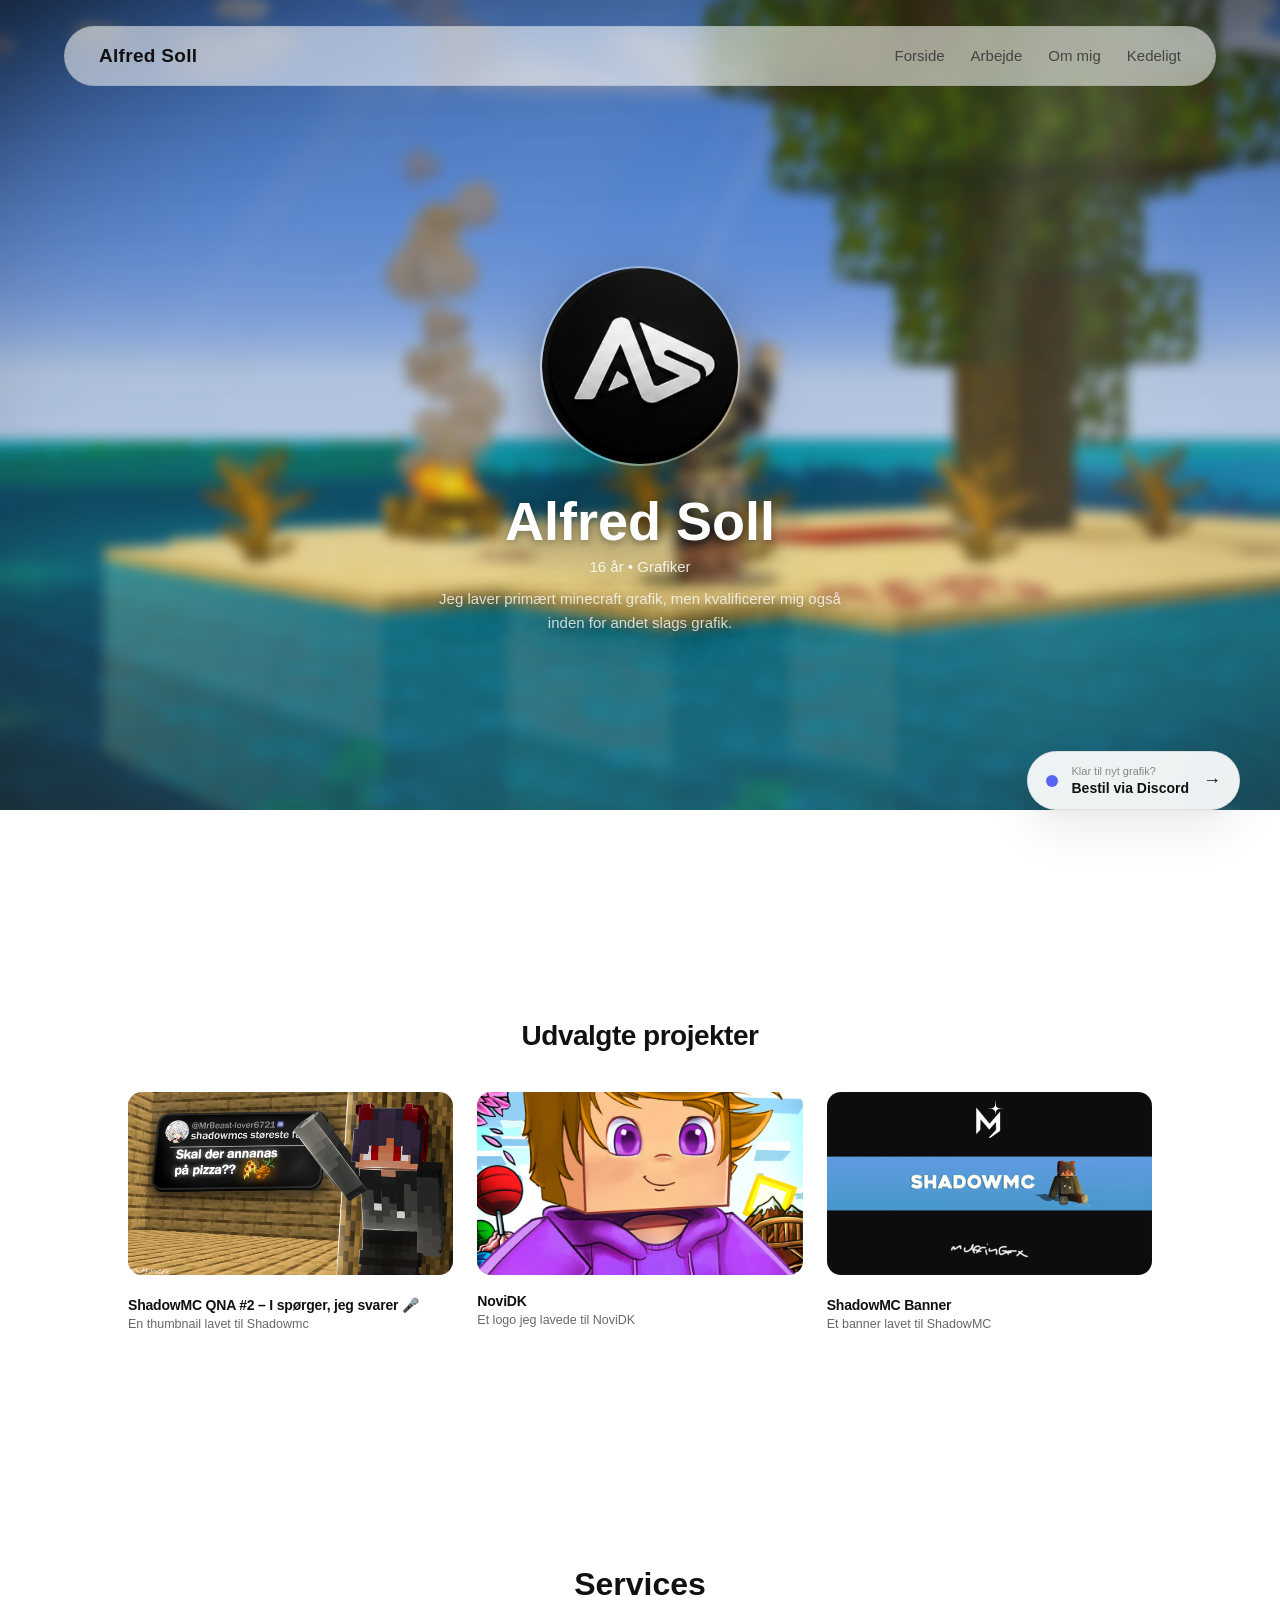
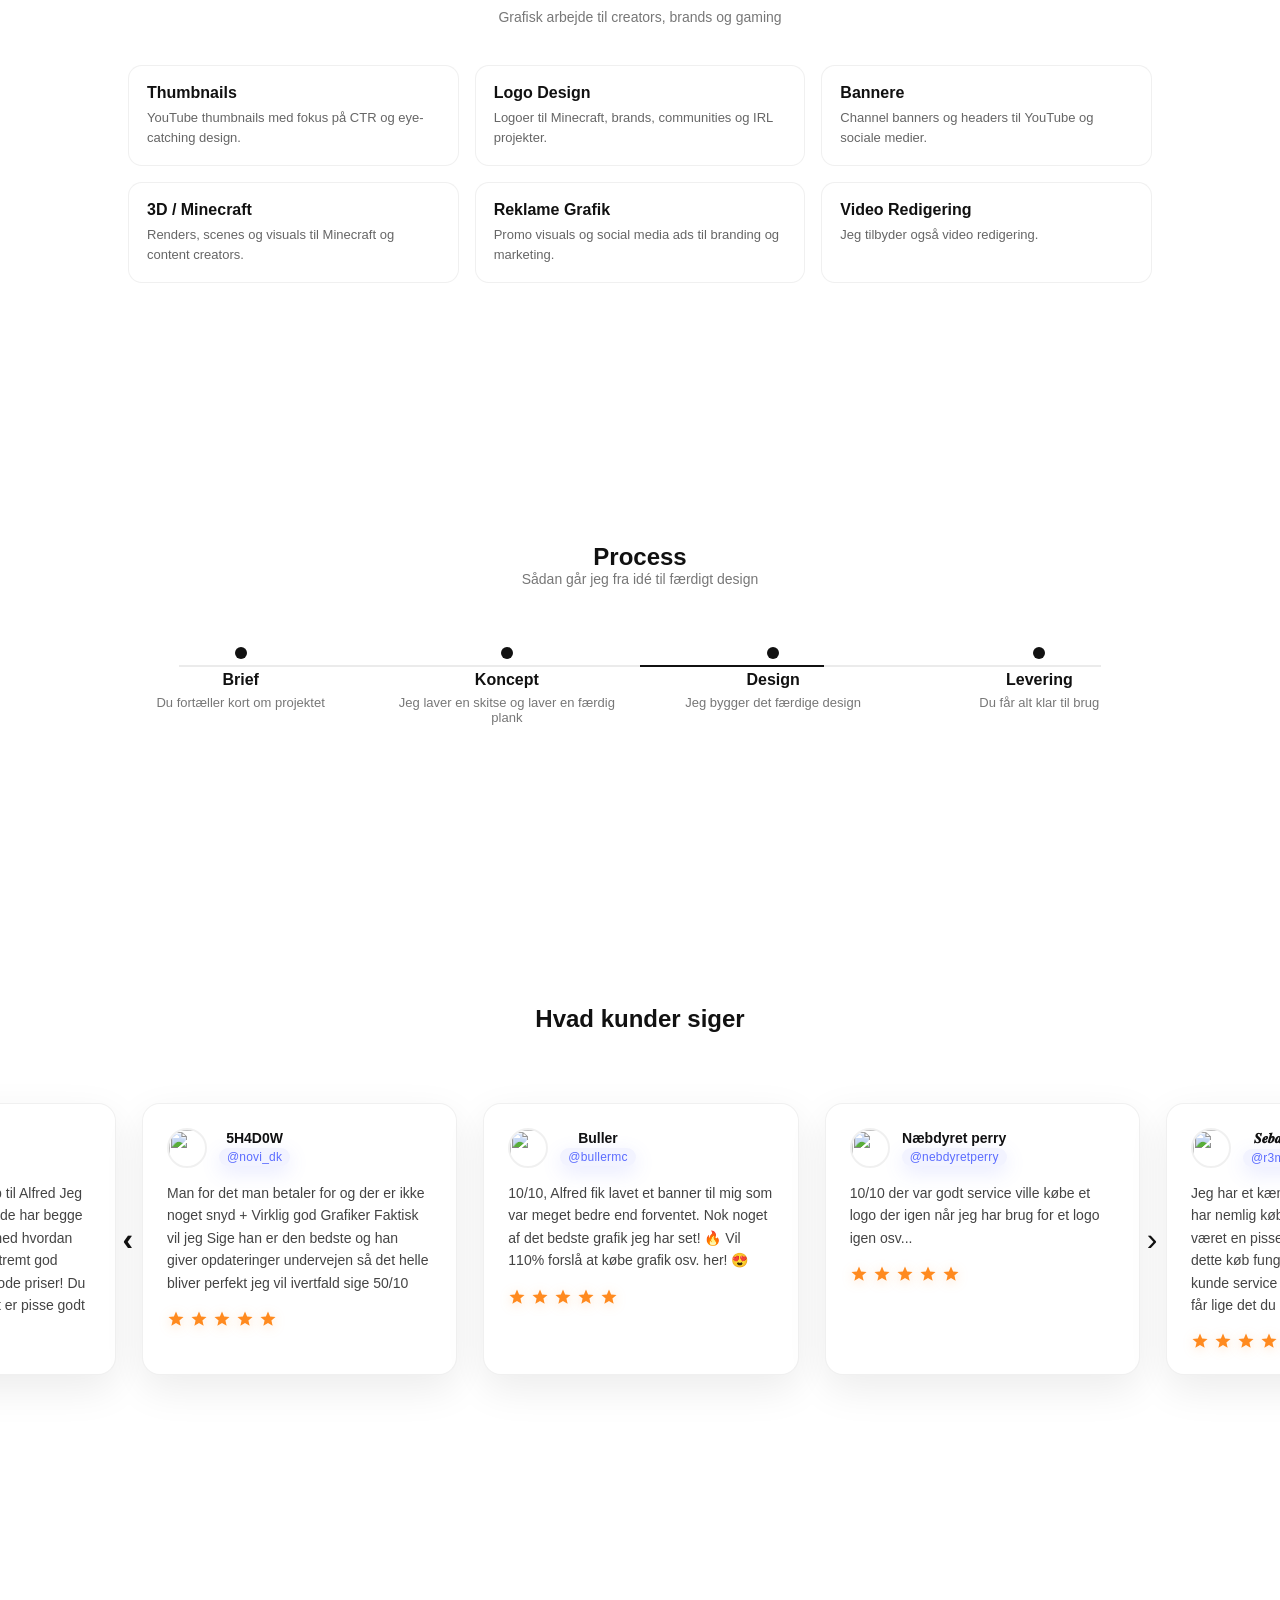
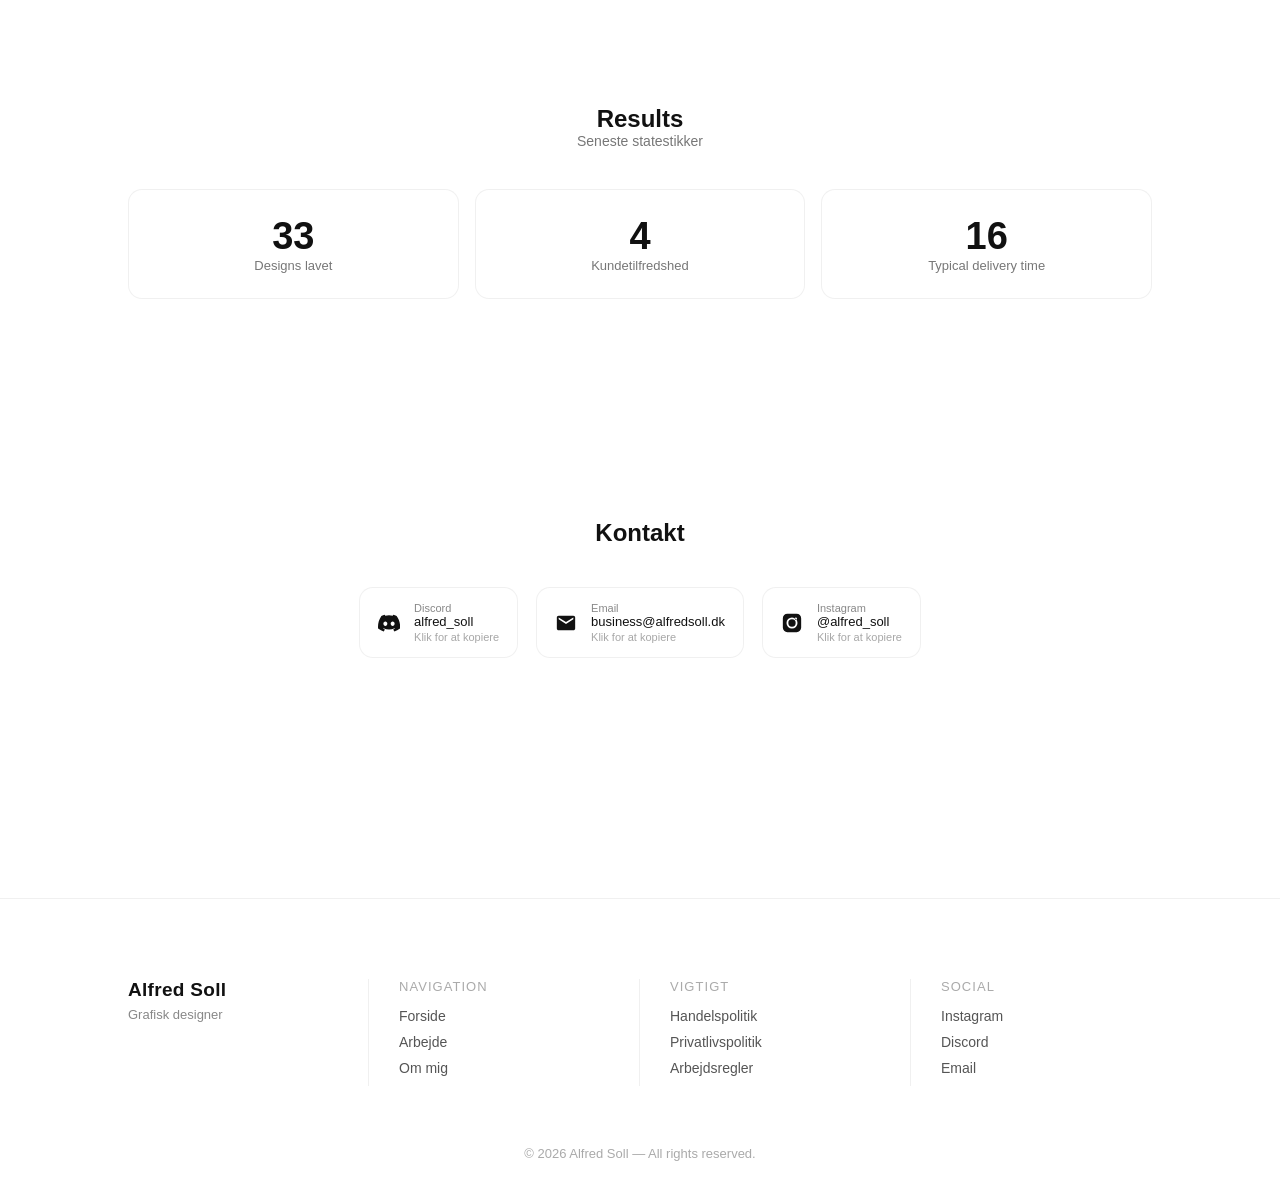
==== index.html @ 1a7c282e "Update index.html" ====
<!DOCTYPE html>
<html lang="da">
<head>
  <meta charset="UTF-8" />
  <meta name="viewport" content="width=device-width, initial-scale=1.0"/>
  <title>Alfred Soll</title>
  <link rel="stylesheet" href="style.css"/>
  <link rel="icon" type="image/png" href="tools/navico.png">
  <meta property="og:title" content="Alfred Soll — Grafisk Designer">
  <meta property="og:description" content="Min personlige hjemmeside - find alt mit arbejde her.">
  <meta property="og:image" content="https://alfredsoll.dk/preview.png">
  <meta property="og:url" content="https://alfredsoll.dk">
  <meta property="og:type" content="website">

  <meta name="twitter:card" content="summary_large_image">
</head>
<body>
  

  <!-- NAV -->
    <header class="nav" id="nav">
    <div class="left">
        <a href="/" class="brand">Alfred Soll</a>
    <button class="hamburger" onclick="document.querySelector('.center').classList.toggle('mobile-open')">☰</button>
    </div>

    <div class="center">
        <a href="/">Forside</a>
        <a href="/arbejde">Arbejde</a>
        <a href="/om-mig">Om mig</a>
        
        <div class="dropdown">
          <a href="#" class="dropbtn">Kedeligt</a>

          <div class="dropdown-content">
            <a href="legal/handelsbetingelser">Handelspolitik</a>
            <a href="legal/privatlivspolitik">Privatlivspolitik</a>
            <a href="legal/arbejdsregler">Arbejdsregler</a>
          </div>
        </div>
    </div>
    </header>

  <!-- HERO -->
  <section id="home" class="hero">

        <!-- BACKGROUND SLIDER -->
            <div class="bg-slideshow">
            <div class="slider-track" id="sliderTrack">
                <img src="slideshow/alphamale.png">
                <img src="slideshow/foxithunmbnail.png">
                <img src="slideshow/gerda_og_klunke_thumbnail.png">
                <img src="slideshow/militrpolitiet.png">
                <img src="slideshow/mufingfx.png">
                <img src="slideshow/New_Project_13.png">
                <img src="slideshow/qna.png">
                <img src="slideshow/rumthumbnail.png">
                <img src="slideshow/sdf.png">
                <img src="slideshow/shadowbuidtbhumbnail.png">
                <img src="slideshow/Sverige_Thumbnail.png">
                <img src="slideshow/thumbnailo.png">
                <img src="slideshow/Untitled-1aaa.png">
                <img src="slideshow/vega.png">
                <img src="slideshow/ytbanner.png">
                <img src="slideshow/billede_2026-05-09_203111448.png">
                <img src="slideshow/shadowmicthumbnails.png">
                <img src="grafik/forreder1.png">
                <img src="slideshow/strandetpåenø.png">
                <img src="slideshow/200subs.png">
                <img src="slideshow/livefroggy.png">
                <img src="slideshow/forædder2.png">
                <img src=slideshow/supereasy.png>
                <img src="slideshow/dyr.png">
                <img src="slideshow/onrblock.png">
                <img src="slideshow/skibidisigma.png">



                <img src="slideshow/alphamale.png">
                <img src="slideshow/foxithunmbnail.png">
                <img src="slideshow/gerda_og_klunke_thumbnail.png">
                <img src="slideshow/militrpolitiet.png">
                <img src="slideshow/mufingfx.png">
                <img src="slideshow/New_Project_13.png">
                <img src="slideshow/qna.png">
                <img src="slideshow/rumthumbnail.png">
                <img src="slideshow/sdf.png">
                <img src="slideshow/shadowbuidtbhumbnail.png">
                <img src="slideshow/Sverige_Thumbnail.png">
                <img src="slideshow/thumbnailo.png">
                <img src="slideshow/Untitled-1aaa.png">
                <img src="slideshow/vega.png">
                <img src="slideshow/ytbanner.png">
                <img src="slideshow/billede_2026-05-09_203111448.png">
                <img src="slideshow/shadowmicthumbnails.png">
                <img src="grafik/forreder1.png">
                <img src="slideshow/strandetpåenø.png">
                <img src="slideshow/200subs.png">
                <img src="slideshow/livefroggy.png">
                <img src="slideshow/forædder2.png">
                <img src=slideshow/supereasy.png>
                <img src="slideshow/dyr.png">
                <img src="slideshow/onrblock.png">
                <img src="slideshow/skibidisigma.png">

            </div>
            <div class="overlay"></div>
            </div>

        <!-- CONTENT -->
        <div class="hero-card">

            <img class="profile" src="tools/navico.png" alt="Alfred Soll"/>

            <h1>Alfred Soll</h1>
            <p class="meta">16 år • Grafiker</p>

            <p class="bio">
            Jeg laver primært minecraft grafik, men kvalificerer mig også inden for andet slags grafik. 
            </p>
            <!-- <span class="hidden-letter">H</span> -->
        </div>

    </section>





    
  <!-- WORK -->
<section id="work" class="work">
  <h2>Udvalgte projekter</h2>

  <div class="projects">

    <div class="project-card">
      <a href="https://www.youtube.com/watch?v=k56NRpUx52U" target="_blank"><img src="slideshow/qna.png" alt=""></a>
      <div class="text">
        <h3>ShadowMC QNA #2 – I spørger, jeg svarer 🎤</h3>
        <p>En thumbnail lavet til Shadowmc</p>
      </div>
    </div>

    <div class="project-card">
      <img src="slideshow/novidklogo.png" alt="">
      <div class="text">
        <h3>NoviDK</h3>
        <p>Et logo jeg lavede til NoviDK</p>
      </div>
    </div>

    <div class="project-card">
      <a href="https://www.youtube.com/@shadowmcdk" target="_blank"><img src="slideshow/ytbanner.png" alt=""></a>
      <div class="text">
        <h3>ShadowMC Banner</h3>
        <p>Et banner lavet til ShadowMC</p>
      </div>
    </div>

  </div>
</section>


<br> <br>
<br>  

<section class="services">

  <h2>Services</h2>
  <p class="services-sub">Grafisk arbejde til creators, brands og gaming</p>

  <div class="services-grid">

    <div class="service">
      <h3>Thumbnails</h3>
      <p>YouTube thumbnails med fokus på CTR og eye-catching design.</p>
    </div>

    <div class="service">
      <h3>Logo Design</h3>
      <p>Logoer til Minecraft, brands, communities og IRL projekter.</p>
    </div>

    <div class="service">
      <h3>Bannere</h3>
      <p>Channel banners og headers til YouTube og sociale medier.</p>
    </div>

    <div class="service">
      <h3>3D / Minecraft</h3>
      <p>Renders, scenes og visuals til Minecraft og content creators.</p>
    </div>

    <div class="service">
      <h3>Reklame Grafik</h3>
      <p>Promo visuals og social media ads til branding og marketing.</p>
    </div>

    <div class="service">
      <h3>Video Redigering</h3>
      <p>Jeg tilbyder også video redigering.</p>
    </div>

  </div>

</section>





<section class="process">
  <h2>Process</h2>
  <p class="services-sub">Sådan går jeg fra idé til færdigt design</p>

  <div class="process-flow">

    <div class="flow-line"></div>

    <div class="step">
      <div class="dot"></div>
      <h3>Brief</h3>
      <p>Du fortæller kort om projektet</p>
    </div>

    <div class="step">
      <div class="dot"></div>
      <h3>Koncept</h3>
      <p>Jeg laver en skitse og laver en færdig plank</p>
    </div>

    <div class="step">
      <div class="dot"></div>
      <h3>Design</h3>
      <p>Jeg bygger det færdige design</p>
    </div>

    <div class="step">
      <div class="dot"></div>
      <h3>Levering</h3>
      <p>Du får alt klar til brug</p>
    </div>

  </div>
</section>








<section class="reviews">
  <h2>Hvad kunder siger</h2>

  <div class="carousel">

    <button class="arrow left" onclick="move(-1)">‹</button>

    <div class="track" id="track">

      <div class="review-card">
        <div class="review-top">
          <img src="https://cdn.discordapp.com/avatars/1168149852530671686/3a16dbded16842e9febf0480be94db98.png?size=1024">
          <div>
            <div class="review-name">5H4D0W</div>
            <div class="review-username">@novi_dk</div>
          </div>
        </div>

        <div class="review-text">
          Man for det man betaler for og der er ikke noget snyd + Virklig god Grafiker Faktisk vil jeg Sige han er den bedste og han giver opdateringer undervejen så det helle bliver perfekt jeg vil ivertfald sige 50/10

        </div>

        <div class="stars" data-rating="5"></div>
      </div>

      <div class="review-card">
        <div class="review-top">
          <img src="https://cdn.discordapp.com/avatars/939517358857412698/9053efbb4d8ac4b5920fd87735f17d6b.png?size=1024">
          <div>
            <div class="review-name">Buller</div>
            <div class="review-username">@bullermc</div>
          </div>
        </div>

        <div class="review-text">
          10/10, Alfred fik lavet et banner til mig som var meget bedre end forventet. Nok noget af det bedste grafik jeg har set! 🔥 

Vil 110% forslå at købe grafik osv. her! 😍

        </div>

        <div class="stars" data-rating="5"></div>
      </div>

      <div class="review-card">
        <div class="review-top">
          <img src="https://cdn.discordapp.com/avatars/899711454758977656/2cad00ac96c7c35ef629447fa1425a25.png?size=1024">
          <div>
            <div class="review-name">Næbdyret perry</div>
            <div class="review-username">@nebdyretperry</div>
          </div>
        </div>

        <div class="review-text">
          10/10 der var godt service ville købe et logo der igen når jeg har brug for et logo igen osv...
        </div>

        <div class="stars" data-rating="5"></div>
      </div>

      <div class="review-card">
        <div class="review-top">
          <img src="https://cdn.discordapp.com/avatars/1274346562289537085/e500aedb27bae79aaa5f877d54eefc74.png?size=1024">
          <div>
            <div class="review-name">𝑺𝒆𝒃𝒂𝒔𝒕𝒊𝒂𝒏</div>
            <div class="review-username">@r3mbo01</div>
          </div>
        </div>

        <div class="review-text">
          Jeg har et kæmpe stort +rep til Alfred

Jeg har nemlig købt et Logo, og de har begge været en pisse stor hjælp, med hvordan dette køb funger,
Det er ekstremt god kunde service osv, PISSE gode priser! Du får lige det du beder om, det er pisse godt

        </div>

        <div class="stars" data-rating="5"></div>
      </div>


      <div class="review-card">
        <div class="review-top">
          <img src="https://cdn.discordapp.com/avatars/1101982674639396884/48f5c53b3766ace4929cf849c1f96d83.png?size=1024">
          <div>
            <div class="review-name">MrFawsDK</div>
            <div class="review-username">@mrfaws</div>
          </div>
        </div>

        <div class="review-text">
          Fik det lækreste profilbillede af alfred
Ærligt køb det fkn fedt 10/10

        </div>

        <div class="stars" data-rating="5"></div>
      </div>




      <div class="review-card">
        <div class="review-top">
          <img src="https://cdn.discordapp.com/avatars/1198560773220356096/a0d5181b757d148e6db5bd1e6ff127af.png?size=512">
          <div>
            <div class="review-name">JestroMC</div>
            <div class="review-username">@jestromc</div>
          </div>
        </div>

        <div class="review-text">
          Man får det man bestiller fik lavet et banner til mig 
          som var meget bedre end forventet. 
          Nok noget af det bedste grafik jeg har set!
          Anbefaler 200% At købe der fra!

        </div>

        <div class="stars" data-rating="5"></div>
      </div>




    </div>

    <button class="arrow right" onclick="move(1)">›</button>

  </div>
</section>



<section class="results">
  <h2>Results</h2>
  <p class="services-sub">Seneste statestikker</p>

  <div class="results-grid">

    <div class="result">
      <h3 data-count="50" data-plus="true">0</h3>
      <p>Designs lavet</p>
    </div>

    <div class="result">
      <h3 data-count="5">0</h3>
      <p>Kundetilfredshed</p>
    </div>

    <div class="result">
      <h3 data-count="24">0</h3>
      <p>Typical delivery time</p>
    </div>

  </div>
</section>
  

<section class="contact">

  <h2>Kontakt</h2>
  <!-- <span class="hidden-letter">I</span> -->
  <div class="contact-grid">

    <!-- DISCORD -->
<div class="contact-card" onclick="copyDiscord()">
      <div class="icon discord-icon">
        <!-- Discord SVG -->
        <svg viewBox="0 0 24 24">
          <path fill="currentColor"
          d="M20.317 4.369A19.791 19.791 0 0 0 16.558 3c-.161.287-.349.67-.478.969a18.27 18.27 0 0 0-8.16 0c-.129-.3-.317-.682-.48-.969a19.736 19.736 0 0 0-3.76 1.369C.533 9.045-.32 13.58.099 18.057c2.094 1.537 4.123 2.473 6.115 3.08c.493-.675.932-1.388 1.308-2.136a12.657 12.657 0 0 1-2.058-.98c.173-.127.343-.26.507-.395c3.969 1.864 8.276 1.864 12.197 0c.166.135.336.268.507.395c-.659.39-1.35.72-2.06.98c.376.748.815 1.46 1.31 2.136c1.99-.607 4.02-1.543 6.114-3.08c.5-5.177-.838-9.673-3.722-13.688ZM8.02 15.331c-1.182 0-2.158-1.085-2.158-2.419c0-1.333.956-2.419 2.158-2.419c1.21 0 2.176 1.096 2.158 2.419c0 1.334-.956 2.419-2.158 2.419Zm7.96 0c-1.182 0-2.158-1.085-2.158-2.419c0-1.333.956-2.419 2.158-2.419c1.21 0 2.176 1.096 2.158 2.419c0 1.334-.948 2.419-2.158 2.419Z"/>
        </svg>
      </div>
      <div class="text">
        <span class="label">Discord</span>
        <span class="value" id="discordName">alfred_soll</span>
        <span class="hint">Klik for at kopiere</span>
      </div>
    </div>

    <!-- EMAIL -->
    <div class="contact-card" onclick="copyText('business@alfredsoll.dk', 'emailText')">
      <div class="icon">
        <!-- Mail SVG -->
        <svg viewBox="0 0 24 24">
          <path fill="currentColor"
          d="M20 4H4c-1.1 0-2 .9-2 2v12c0 
          1.1.9 2 2 2h16c1.1 0 2-.9 
          2-2V6c0-1.1-.9-2-2-2Zm0 
          4-8 5-8-5V6l8 5 8-5v2Z"/>
        </svg>
      </div>
      <div class="text">
        <span class="label">Email</span>
        <span class="value" id="emailText">business@alfredsoll.dk</span>
        <span class="hint">Klik for at kopiere</span>
      </div>
    </div>

    <!-- INSTAGRAM -->
    <div class="contact-card" onclick="copyText('@alfred_soll', 'igText')">
      <div class="icon">
        <!-- Instagram SVG -->
        <svg viewBox="0 0 24 24">
          <path fill="currentColor"
          d="M7 2C4.2 2 2 4.2 2 
          7v10c0 2.8 2.2 5 5 5h10c2.8 
          0 5-2.2 5-5V7c0-2.8-2.2-5-5-5H7Zm5 
          4a6 6 0 1 1 0 12a6 6 0 0 1 
          0-12Zm0 2a4 4 0 1 0 0 
          8a4 4 0 0 0 0-8Zm5.5-.75a1.25 
          1.25 0 1 1-2.5 0a1.25 
          1.25 0 0 1 2.5 0Z"/>
        </svg>
      </div>
      <div class="text">
        <span class="label">Instagram</span>
        <span class="value" id="igText">@alfred_soll</span>
        <span class="hint">Klik for at kopiere</span>
      </div>
    </div>

  </div>

</section>





  <!-- FOOTER -->
  <footer class="footer">

  <div class="footer-inner">

    <!-- BRAND -->
    <div class="footer-col">
      <div class="brand">Alfred Soll</div>
      <div class="sub">Grafisk designer</div>
    </div>

    <!-- NAV LINKS -->
    <div class="footer-col">
      <div class="title">Navigation</div>
      <a href="/">Forside</a>
      <a href="/arbejde">Arbejde</a>
      <a href="/om-mig">Om mig</a>
    </div>

    <!-- INFO LINKS -->
    <div class="footer-col">
      <div class="title">Vigtigt</div>
      <a href="/legal/handelsbetingelser">Handelspolitik</a>
      <a href="/legal/privatlivspolitik">Privatlivspolitik</a>
      <a href="/legal/arbejdsregler">Arbejdsregler</a>
    </div>

    <!-- SOCIAL -->
    <div class="footer-col">
      <div class="title">Social</div>
      <a href="https://www.instagram.com/alfred_soll/">Instagram</a>
      <a href="https://discordapp.com/users/1000572209238114454">Discord</a>
      <a href="mailto:business@alfredsoll.dk">Email</a>
    </div>

  </div>

  <div class="footer-bottom">
    © <span id="year"></span> Alfred Soll — All rights reserved.
  </div>

</footer>




  <script src="script.js"></script>

<a href="https://discord.com/users/1000572209238114454"
   target="_blank"
   class="floating-contact">

  <div class="floating-dot"></div>

  <div class="floating-text">
    <span>Klar til nyt grafik?</span>
    <strong>Bestil via Discord</strong>
  </div>

  <div class="floating-arrow">
    →
  </div>

</a>

  <div id="birthdayPopup" class="birthday-popup">

  <div class="birthday-card" id="birthdayCard">

    <button class="birthday-close" onclick="closeBirthdayPopup()">
      ✕
    </button>

    <div class="birthday-badge">🎂 Annual Event</div>

    <h2>Birthday Hunt is live</h2>

    <p>
      Det er min fødselsdag i dag.
      Jeg har gemt et hemmeligt kodeord rundt omkring på siden.
    </p>

    <p class="muted">
      Find alle bogstaver → lås op for rabat + Discord reward.
    </p>

    <div class="hunt">

  <h3>Birthday Hunt</h3>
  <p class="muted">Find bogstaverne rundt på siden</p>

  <div class="code-input" id="codeBoxes">
    <input maxlength="1" />
    <input maxlength="1" />
    <input maxlength="1" />
    <input maxlength="1" />
    <input maxlength="1" />
    <input maxlength="1" />
    <input maxlength="1" />
    <input maxlength="1" />
  </div>

  <button onclick="checkCode()">Lås op</button>

  <div id="rewardBox"></div>
  <div class="birthday-actions">
    <a href="https://discord.gg/ZH2q6Wcyma" target="_blank">Join Discord</a>
  </div>
</div>
    

  </div>

</div>

<div id="guideArrow"></div>

<button id="birthdayReopen" onclick="openBirthdayPopup()">
  🎂 Event
</button>
</body>
</html>
---- style.css ----
* {
  margin: 0;
  padding: 0;
  box-sizing: border-box;
  font-family: Inter, sans-serif;
}


html {
  scroll-behavior: smooth;
}

html, body {
  overflow-x: hidden;
}

body {
  background: #fff;
  color: #111;
  cursor: default;
}


a, .card, .img-wrap {
  cursor: pointer;
}




/* NAV - SUPER CLEAN FLOAT */
.nav {
  position: fixed;
  top: 26px;
  left: 50%;
  transform: translateX(-50%);

  width: 90%;
  max-width: 2000px;

  display: flex;
  justify-content: space-between;
  align-items: center;

  padding: 18px 34px;

  background: rgba(255,255,255,0.55);
  backdrop-filter: blur(18px);

  border: 1px solid rgba(0,0,0,0.05);
  border-radius: 999px;

  transition:
  padding 1.2s cubic-bezier(0.22, 1, 0.36, 1),
  background 1.2s cubic-bezier(0.22, 1, 0.36, 1),
  box-shadow 1.2s cubic-bezier(0.22, 1, 0.36, 1),
  max-width 1.4s cubic-bezier(0.22, 1, 0.36, 1);
  z-index: 9999;

  will-change: padding, max-width, background, box-shadow;
  backface-visibility: hidden;
}

/* scroll state */
.nav.scrolled {
  padding: 18px 40px;
  background: rgba(255,255,255,0.55);
  backdrop-filter: blur(18px);
  box-shadow: 0 12px 35px rgba(0,0,0,0.06);
  max-width: 1050px;
}

/* LEFT */
.left {
  font-weight: 600;
  font-size: 17px;
  letter-spacing: 0.2px;
}

/* CENTER LINKS */
.center {
  display: flex;
  gap: 26px;
}

.center a {
  text-decoration: none;
  font-size: 15px;
  color: #444;
  position: relative;
  transition: color 0.25s ease, transform 0.25s ease;
}

.center a:hover {
  color: #000;
  transform: translateY(-1px);
}

/* underline */
.center a::after {
  content: "";
  position: absolute;
  left: 0;
  bottom: -6px;
  width: 0%;
  height: 1px;
  background: #111;
  transition: 0.25s;
}

.center a:hover::after {
  width: 100%;
}

.right a {
  margin-left: 18px;
  text-decoration: none;
  color: #444;
  font-size: 14px;
}

.right a:hover {
  color: #000;
}

/* HERO */
.hero {
  height: 100vh;
  position: relative;

  display: flex;
  justify-content: center;
  align-items: center;

  overflow: hidden;
}



/* BACKGROUND SLIDESHOW */
.bg-slideshow {
  position: absolute;
  top: 0;
  left: 0;

  width: 100%;
  height: 90%;   /* 👈 gør den kortere i højden */

  overflow: hidden;
  z-index: 0;
}
.slider-track {
  display: flex;
  width: max-content;
  height: 100%;
  animation: scroll 180s linear infinite;
  will-change: transform;
}

.slider-track img {
  flex: 0 0 100vw;
  height: 100%;
  object-fit: cover;
  filter: blur(6px);
  transform: scale(1.05);
  
}

@keyframes scroll {
  0% {
    transform: translateX(0);
  }
  100% {
    transform: translateX(-50%);
  }
}

.overlay {
  position: absolute;
  inset: 0;

  background: linear-gradient(
    to bottom,
    rgba(0,0,0,0.25),
    rgba(255,255,255,0.10)
  );
}

/* HERO CARD ABOVE */
.hero-card {
  position: relative;
  z-index: 2;

  text-align: center;
  max-width: 650px;

  color: #fff; /* vigtigt */
}

.hero-card h1 {
  font-size: 54px;
  font-weight: 600;

  color: #fff;

  text-shadow:
    0 10px 40px rgba(0,0,0,0.6),
    0 2px 10px rgba(0,0,0,0.4);
}

.hero-card p {
  color: rgba(255,255,255,0.85);
  text-shadow: 0 8px 25px rgba(0,0,0,0.5);
}


.hero-card .meta {
  color: rgba(255,255,255,0.85);
  font-size: 15px;
  margin-top: 6px;

  text-shadow: 0 8px 25px rgba(0,0,0,0.55);
}

.hero-card .bio {
  margin-top: 12px;
  max-width: 420px;
  margin-left: auto;
  margin-right: auto;

  font-size: 15px;
  line-height: 1.6;

  color: rgba(255,255,255,0.78);

  text-shadow:
    0 10px 35px rgba(0,0,0,0.55),
    0 2px 10px rgba(0,0,0,0.35);
}



.profile {
  width: 120px;
  height: 120px;
  border-radius: 50%;
  object-fit: cover;

  box-shadow: 0 25px 60px rgba(0,0,0,0.15);
  margin-bottom: 20px;

  border: 2px solid rgba(255,255,255,0.3);
  box-shadow: 0 25px 60px rgba(0,0,0,0.4);
}



.profile {
  width: 200px;
  height: 200px;
  border-radius: 50%;
  object-fit: cover;
}

h1 {
  font-size: 46px;
  font-weight: 600;
}

.hero p {
  color: #666;
}

.desc {
  margin-top: 10px;
  max-width: 400px;
  color: #777;
  line-height: 1.6;
}

/* WORK */
.work {
  padding: 120px 10%;
  text-align: center;
}

.projects {
  margin-top: 30px;
  display: grid;
  grid-template-columns: repeat(3, 1fr);
  gap: 16px;
}

.projects div {
  height: 180px;
  background: #f6f6f6;
}


.footer {
  margin-top: 140px;
  padding: 80px 10% 40px;

  background: #fff;
  border-top: 1px solid rgba(0,0,0,0.06);
}

/* MAIN GRID */
.footer-inner {
  display: grid;
  grid-template-columns: repeat(4, 1fr);
  gap: 60px;
}

/* BRAND */
.brand {
  font-size: 18px;
  font-weight: 600;
  color: #111;
}

.sub {
  margin-top: 6px;
  font-size: 13px;
  color: #888;
}

/* SECTION TITLE */
.title {
  font-size: 13px;
  color: #aaa;
  margin-bottom: 14px;
  text-transform: uppercase;
  letter-spacing: 0.08em;
}

/* LINKS */
.footer a {
  display: block;
  text-decoration: none;

  font-size: 14px;
  color: #555;

  margin-bottom: 10px;

  transition: 0.25s;
}

.footer a:hover {
  color: #000;
  transform: translateX(2px);
}

/* DIVIDER FEEL BETWEEN SECTIONS */
.footer-col {
  position: relative;
}

.footer-col:not(:last-child)::after {
  content: "";
  position: absolute;
  right: -30px;
  top: 0;

  width: 1px;
  height: 100%;

  background: rgba(0,0,0,0.06);
}

/* BOTTOM */
.footer-bottom {
  margin-top: 60px;
  text-align: center;

  font-size: 13px;
  color: #aaa;
}

/* RESPONSIVE */
@media (max-width: 900px) {
  .footer-inner {
    grid-template-columns: 1fr 1fr;
    gap: 40px;
  }

  .footer-col::after {
    display: none;
  }
}

@media (max-width: 500px) {
  .footer-inner {
    grid-template-columns: 1fr;
  }
}

/* RESPONSIVE */
@media (max-width: 768px) {
  .projects {
    grid-template-columns: 1fr;
  }

  h1 {
    font-size: 34px;
  }
}

.brand {
  text-decoration: none;
  color: #111;

  font-size: 19px;
  font-weight: 600;
  letter-spacing: 0.3px;

  transition: 0.2s;
}

.brand:hover {
  opacity: 0.7;
}




.project {
  padding: 140px 10% 120px;
}

.project-hero {
  height: 400px;
  background: #eee;
  border-radius: 20px;
  margin-bottom: 40px;
}

.project-meta {
  color: #888;
  margin: 10px 0 20px;
}

.project-text {
  max-width: 600px;
  line-height: 1.6;
  color: #555;
}

.project-gallery {
  margin-top: 40px;
  display: grid;
  grid-template-columns: repeat(3, 1fr);
  gap: 15px;
}



.project-gallery img {
  opacity: 1; /* vigtigt */
  transform: none;
}

.project-gallery img:nth-child(2) { animation-delay: 0.05s; }
.project-gallery img:nth-child(3) { animation-delay: 0.1s; }
.project-gallery img:nth-child(4) { animation-delay: 0.15s; }

@keyframes fadeUp {
  from {
    opacity: 0;
    transform: translateY(10px);
  }
  to {
    opacity: 1;
    transform: translateY(0);
  }
}

.projects {
  margin-top: 40px;
  display: grid;
  grid-template-columns: repeat(3, 1fr);
  gap: 24px;
}

.project-card {
  display: flex;
  flex-direction: column;
  gap: 10px;

  background: transparent;
  border: none;
  padding: 0;
  box-shadow: none;
}

.project-card img {
  width: 100%;
  aspect-ratio: 16 / 9;
  object-fit: cover;
  border-radius: 14px;

  transition: transform 0.4s ease, box-shadow 0.4s ease;
}

.project-card:hover img {
  transform: scale(1.03);
  box-shadow: 0 18px 40px rgba(0,0,0,0.12);
}

.work h2 {
  font-size: 28px;
  font-weight: 600;
  letter-spacing: -0.5px;
  margin-bottom: 6px;
}

.project-card h3 {
  font-size: 14px;
  font-weight: 600;
  margin-top: 8px;
  color: #111;
  letter-spacing: -0.2px;
}

.project-card p {
  font-size: 12.5px;
  color: rgba(0,0,0,0.6);
  line-height: 1.4;
  margin-top: 3px;
}

.project-card .text {
  background: transparent !important;
  padding: 0 !important;
  margin: 0;
}

.project-card {
  background: transparent !important;
  border: none !important;
  box-shadow: none !important;
}


.contact {
  padding: 100px 10%;
  text-align: center;
}

/* GRID */
.contact-grid {
  margin-top: 40px;

  display: flex;
  justify-content: center;
  gap: 18px;
  flex-wrap: wrap;
}

/* CARD */
.contact-card {
  display: flex;
  align-items: center;
  gap: 14px;

  padding: 14px 18px;
  border-radius: 14px;

  background: rgba(255,255,255,0.7);
  backdrop-filter: blur(10px);

  border: 1px solid rgba(0,0,0,0.06);

  transition: all 0.25s ease;
  cursor: pointer;
}

/* HOVER */
.contact-card:hover {
  transform: translateY(-3px);
  box-shadow: 0 12px 30px rgba(0,0,0,0.08);
}

/* ICON */
.icon {
  width: 22px;
  height: 22px;
  color: #111;

  display: flex;
  align-items: center;
  justify-content: center;
}

.icon svg {
  width: 100%;
  height: 100%;
}

/* TEXT */
.text {
  display: flex;
  flex-direction: column;
  align-items: flex-start;
}

.label {
  font-size: 11px;
  color: #888;
}

.value {
  font-size: 13px;
  color: #111;
  font-weight: 500;
}

/* RESPONSIVE */
@media (max-width: 600px) {
  .contact-grid {
    flex-direction: column;
    align-items: center;
  }
}


.hint {
  font-size: 11px;
  color: rgba(0,0,0,0.35);
  margin-top: 2px;

  transition: 0.2s ease;
}

/* lidt hover feedback */
.contact-card:hover .hint {
  color: rgba(0,0,0,0.55);
}







.services {
  padding: 120px 10%;
  text-align: center;
}

.services h2 {
  font-size: 32px;
  margin-bottom: 6px;
}

.services-sub {
  color: #777;
  font-size: 14px;
  margin-bottom: 40px;
}

.services-grid {
  display: grid;
  grid-template-columns: repeat(3, 1fr);
  gap: 16px; /* mindre spacing = mere clean */
}

.service {
  padding: 18px 18px; /* mindre box */
  border-radius: 14px;

  background: #fff;
  border: 1px solid rgba(0,0,0,0.06);

  text-align: left;

  transition: 0.25s ease;
}

.service:hover {
  transform: translateY(-4px);
  box-shadow: 0 12px 30px rgba(0,0,0,0.06);
}

.service h3 {
  font-size: 16px;
  margin-bottom: 6px;
}

.service p {
  font-size: 13px;
  color: #666;
  line-height: 1.5;
}






.dropdown {
  position: relative;
  display: inline-block;
}

.dropbtn {
  text-decoration: none;
  font-size: 15px;
  color: #444;
  transition: 0.2s;
}

.dropbtn:hover {
  color: #000;
}

/* dropdown box */
.dropdown-content {
  position: absolute;
  top: 35px;
  left: 0;

  min-width: 180px;

  background: rgba(255,255,255,0.75);
  backdrop-filter: blur(16px);

  border: 1px solid rgba(0,0,0,0.06);
  border-radius: 14px;

  padding: 8px;

  opacity: 0;
  visibility: hidden;
  transform: translateY(10px);

  transition: 0.25s ease;

  box-shadow: 0 12px 30px rgba(0,0,0,0.08);
  z-index: 9999;
}

/* show on hover */
.dropdown:hover .dropdown-content {
  opacity: 1;
  visibility: visible;
  transform: translateY(0);
}

/* links */
.dropdown-content a {
  display: block;
  padding: 10px 12px;

  font-size: 13px;
  color: #444;
  text-decoration: none;

  border-radius: 10px;

  transition: 0.2s;
}

.dropdown-content a:hover {
  background: rgba(0,0,0,0.04);
  color: #000;
}





/* work */


.grid {
  display: grid;
  grid-template-columns: repeat(3, 1fr);
  gap: 20px;
  margin-top: 40px;
}

/* CARD */
.card {
  position: relative;
  display: block;

  border-radius: 16px;
  overflow: hidden;

  background: #eee;
}

/* IMAGE */
.card img {
  width: 100%;
  height: 100%;
  object-fit: cover;
  display: block;

  transition: transform 0.4s ease;
}

/* HOVER ZOOM */
.card:hover img {
  transform: scale(1.05);
}

/* OVERLAY */
.card .overlay {
  position: absolute;
  inset: 0;

  display: flex;
  flex-direction: column;
  justify-content: flex-end;

  padding: 16px;

  background: linear-gradient(
    to top,
    rgba(0,0,0,0.65),
    rgba(0,0,0,0)
  );

  opacity: 0;
  transition: 0.3s ease;
}

/* SHOW ON HOVER */
.card:hover .overlay {
  opacity: 1;
}

/* TEXT */
.card h3 {
  color: #fff;
  font-size: 15px;
  margin-bottom: 4px;
}

.card p {
  color: rgba(255,255,255,0.85);
  font-size: 12px;
}


.page-title {
  font-size: 36px;
  font-weight: 600;
  margin-bottom: 6px;
}

.page-sub {
  font-size: 14px;
  color: #777;

  max-width: 420px;

  line-height: 1.5;
}


.project-gallery {
  margin-top: 30px;
  display: grid;
  grid-template-columns: repeat(3, 1fr);
  gap: 12px;
  animation: fadeUp 0.6s ease forwards;
}

.project-gallery img {
  width: 100%;
  border-radius: 12px;
  object-fit: cover;
}


.back {
  padding: 120px 10% 0;
}

.back a {
  text-decoration: none;
  font-size: 14px;
  color: #666;

  transition: 0.2s;
}

.back a:hover {
  color: #000;
  transform: translateX(-2px);
}



.img-wrap {
  position: relative;
  overflow: hidden;
  border-radius: 12px;
  width: 100%;
  opacity: 0;
  animation: fadeUp 0.6s ease forwards;
}

.img-wrap img {
  width: 100%;
  height: auto;
  display: block;
  object-fit: cover;

  transition: transform 0.55s cubic-bezier(0.22, 1, 0.36, 1);
  will-change: transform;

  filter: saturate(1.05) contrast(1.02);
}

.img-wrap:hover img {
  transform: scale(1.08);
}
/* ✨ SHINE */
.img-wrap::after {
  content: "";
  position: absolute;
  top: 0;
  left: -75%;

  width: 50%;
  height: 100%;

  background: linear-gradient(
    120deg,
    transparent,
    rgba(255,255,255,0.5),
    transparent
  );

  transform: skewX(-20deg);
}

/* animation */
.img-wrap:hover::after {
  animation: shine 0.8s ease;
}

@keyframes shine {
  0% {
    left: -75%;
  }
  100% {
    left: 125%;
  }
}







.results {
  padding: 120px 10%;
  text-align: center;
}

.results-grid {
  margin-top: 40px;
  display: grid;
  grid-template-columns: repeat(3, 1fr);
  gap: 16px;
}

.result {
  padding: 25px;
  border-radius: 14px;
  background: rgba(255,255,255,0.7);
  border: 1px solid rgba(0,0,0,0.06);
}

.result h3 {
  font-size: 28px;
  font-weight: 600;
}

.result p {
  font-size: 13px;
  color: #777;
}





.process {
  padding: 140px 10%;
  text-align: center;
  position: relative;
}

.process-flow {
  margin-top: 60px;
  display: flex;
  justify-content: space-between;
  position: relative;
}

/* line */
.flow-line {
  position: absolute;
  top: 18px;
  left: 5%;
  right: 5%;
  height: 2px;
  background: rgba(0,0,0,0.08);
  overflow: hidden;
}

/* animated moving dot (the “arrow feel”) */
.flow-line::after {
  content: "";
  position: absolute;
  width: 20%;
  height: 100%;
  background: #111;
  animation: flow 3s infinite ease-in-out;
}

@keyframes flow {
  0% { left: -20%; }
  100% { left: 120%; }
}

.step {
  width: 22%;
  position: relative;
  text-align: center;
}

.dot {
  width: 12px;
  height: 12px;
  background: #111;
  border-radius: 50%;
  margin: 0 auto 12px;
  transition: 0.3s ease;
}

.step:hover .dot {
  transform: scale(1.4);
  background: #000;
}

.step h3 {
  font-size: 16px;
  margin-bottom: 6px;
}

.step p {
  font-size: 13px;
  color: #777;
}







/* =======================
   REVIEWS WRAPPER FIX
======================= */

.reviews {
  padding: 140px 10%;
  text-align: center;
}

/* =======================
   REVIEWS CAROUSEL FIX
======================= */

.carousel {
  position: relative;
  max-width: 1200px;
  margin: 70px auto;
  overflow: visible; /* ❗ vigtig fix */
}

/* TRACK */
.track {
  display: flex;
  gap: 0;
  transition: transform 0.5s ease;
  will-change: transform;
}



/* CARD - NORMAL STØRRELSE (FIXED) */
/* CARD */
.review-card {
  flex: 0 0 calc(33.333% - 26px);
  margin: 0 13px;

  padding: 24px;
  border-radius: 18px;

  background: #fff;
  border: 1px solid rgba(0,0,0,0.06);
  box-shadow: 0 14px 40px rgba(0,0,0,0.08);
}

/* hover */
.review-card:hover {
  transform: translateY(-5px);
  box-shadow: 0 22px 60px rgba(0,0,0,0.12);
}

/* TEXT ALIGN FIX */
.review-text {
  font-size: 14px;
  line-height: 1.6;
  color: #444;
  text-align: left;
}

/* TOP */
.review-top {
  display: flex;
  align-items: center;
  gap: 12px;
  margin-bottom: 14px;
}


.review-top img {
  width: 40px;   /* mindre */
  height: 40px;

  border-radius: 50%; /* helt rund */
  object-fit: cover;

  border: 2px solid rgba(0,0,0,0.06);
}

/* TEXT LEFT ALIGN FIX */
.review-text {
  font-size: 14px;
  line-height: 1.6;
  color: #444;
  margin-bottom: 16px;

  text-align: left;
}


.review-name {
  font-weight: 600;
  font-size: 14px;
  color: #111;
}

/* username styling */
.review-username {
  font-size: 12px;

  color: #5b6cff; /* nice soft blue */
  font-weight: 500;

  letter-spacing: 0.2px;

  padding: 2px 8px;
  border-radius: 999px;

  background: rgba(91,108,255,0.08);
  display: inline-block;
  
  margin-top: 2px;
  box-shadow: 0 6px 20px rgba(91,108,255,0.15);
}

/* STARS */
.stars {
  display: flex;
  gap: 5px;
}

/* FORCE COLOR */
.star {
  width: 18px;
  height: 18px;

  fill: #ff8a1f !important; /* 🔥 vigtig fix */
  color: #ff8a1f;

  filter: drop-shadow(0 2px 6px rgba(255,138,31,0.25));
}

/* empty stars */
.star.empty {
  fill: rgba(0,0,0,0.12) !important;
  color: rgba(0,0,0,0.12);
}
/* =======================
   ARROWS FIX (REAL FIX)
======================= */

.arrow {
  position: absolute;
  top: 50%;
  transform: translateY(-50%);

  background: transparent; /* ❗ ingen baggrund */
  border: none;           /* ❗ ingen cirkel/ramme */

  width: 40px;
  height: 40px;

  display: flex;
  align-items: center;
  justify-content: center;

  font-size: 32px;
  color: #111;

  cursor: pointer;
  z-index: 999;

  transition: 0.2s ease;
}

/* hover */
.arrow:hover {
  transform: translateY(-50%) scale(1.2);
  opacity: 0.7;
}

/* positions */
.arrow.left {
  left: -20px;
}

.arrow.right {
  right: -20px;
}

/* remove focus weirdness */
.arrow:focus {
  outline: none;
}
/* =======================
   RESPONSIVE
======================= */

@media (max-width: 900px) {
  .review-card {
    flex: 0 0 85%;
  }

  .arrow.left {
    left: 8px;
  }

  .arrow.right {
    right: 8px;
  }
}


.sticky-cta {
  position: fixed;
  bottom: 24px;
  right: 24px;
  z-index: 9999;
}

.sticky-cta a {
  display: inline-block;

  padding: 12px 18px;
  border-radius: 999px;

  background: rgba(0,0,0,0.9);
  color: #fff;

  font-size: 13px;
  font-weight: 500;
  text-decoration: none;

  box-shadow: 0 12px 30px rgba(0,0,0,0.15);

  transition: 0.25s ease;
}

.sticky-cta a:hover {
  transform: translateY(-2px);
  background: rgba(0,0,0,1);
}



body {
  animation: pageIn 0.8s ease;
}

@keyframes pageIn {
  from {
    opacity: 0;
    transform: translateY(10px);
  }
  to {
    opacity: 1;
    transform: translateY(0);
  }
}

/* MOBILE FIXES */
.hamburger{display:none;cursor:pointer;font-size:28px;border:none;background:none;}

@media (max-width:768px){

.nav{
top:12px;
width:95%;
padding:14px 18px;
border-radius:20px;
flex-wrap:wrap;
}

.center{
display:none;
width:100%;
flex-direction:column;
gap:14px;
padding-top:15px;
}

.center.mobile-open{
display:flex;
}

.hamburger{
display:block;
}

.left{
display:flex;
align-items:center;
justify-content:space-between;
width:100%;
}

.hero-card h1{
font-size:42px;
}

.profile{
width:140px;
height:140px;
}

.services,
.contact,
.results,
.process,
.reviews{
padding:80px 5%;
}

.projects,
.services-grid,
.grid,
.project-gallery,
.results-grid{
grid-template-columns:1fr !important;
gap:24px;
}

.project-card img{
aspect-ratio:16/9;
}

.project-card h3{
font-size:18px;
}

.project-card p{
font-size:14px;
}

.service{
padding:22px;
}

.footer {
  margin-top: 60px;
  padding: 40px 6% 20px;
}

.footer-inner{
gap:20px;
}

.footer-col{
text-align:center;
}

.footer-col::after{
display:none !important;
}
}


@media (max-width:768px){

.work{
display:none;
}

}


@media (max-width: 768px) {
  .project-hero {
    height: 260px;
    background-size: contain; /* vigtig ændring */
    background-repeat: no-repeat;
    background-color: #111; /* giver nice frame baggrund */
    border-radius: 14px;
  }
}


.floating-contact {
  position: fixed;
  right: 40px;
  bottom: 90px;
  z-index: 9999;

  display: flex;
  align-items: center;
  gap: 14px;

  padding: 14px 18px;

  background: rgba(255,255,255,0.92);
  backdrop-filter: blur(20px);

  border: 1px solid rgba(0,0,0,0.08);
  border-radius: 999px;

  text-decoration: none;
  color: #111;

  box-shadow:
    0 20px 50px rgba(0,0,0,0.08),
    0 5px 15px rgba(0,0,0,0.04);

  transition: all .35s cubic-bezier(.22,1,.36,1);

  animation: floating 4s ease-in-out infinite;
}

.floating-contact:hover {
  transform: translateY(-5px);
  box-shadow:
    0 30px 70px rgba(0,0,0,0.12),
    0 10px 25px rgba(0,0,0,0.08);
}

.floating-dot {
  width: 12px;
  height: 12px;
  border-radius: 50%;

  background: #5865F2;

  animation: pulse 2s infinite;
}

.floating-text {
  display: flex;
  flex-direction: column;
}

.floating-text span {
  font-size: 11px;
  color: #888;
  line-height: 1;
  margin-bottom: 4px;
}

.floating-text strong {
  font-size: 14px;
  font-weight: 600;
  line-height: 1;
}

.floating-arrow {
  font-size: 18px;
  transition: transform .3s ease;
}

.floating-contact:hover .floating-arrow {
  transform: translateX(4px);
}

@keyframes pulse {
  0% {
    box-shadow: 0 0 0 0 rgba(88,101,242,0.5);
  }

  70% {
    box-shadow: 0 0 0 12px rgba(88,101,242,0);
  }

  100% {
    box-shadow: 0 0 0 0 rgba(88,101,242,0);
  }
}

@media (max-width: 768px) {

  .floating-contact {
    right: 14px;
    bottom: 35px;

    padding: 12px 14px;
    gap: 10px;
  }

  .floating-text span {
    font-size: 10px;
  }

  .floating-text strong {
    font-size: 13px;
  }

}

@keyframes floating {

  0% {
    transform: translateY(0px);
  }

  50% {
    transform: translateY(-8px);
  }

  100% {
    transform: translateY(0px);
  }

}


.results h3 {
  font-size: 38px;
  font-weight: 700;
  transition: 0.3s;
}




.birthday-popup{
  position:fixed;
  inset:0;
  display:flex;
  justify-content:center;
  align-items:center;
  background:rgba(0,0,0,.55);
  backdrop-filter:blur(18px);
  z-index:999999;
}

/* CARD */
.birthday-card{
  position:relative;
  width:92%;
  max-width:480px;

  padding:34px;

  border-radius:22px;

  background:#fff;

  box-shadow:
    0 40px 120px rgba(0,0,0,.25);

  text-align:center;

  transform:scale(.96);
  animation:pop .35s ease forwards;
}

/* badge */
.birthday-badge{
  display:inline-block;
  font-size:11px;
  letter-spacing:.12em;
  padding:6px 12px;
  border-radius:999px;
  background:#f3f3f3;
  margin-bottom:12px;
  color:#444;
}

/* text */
.birthday-card h2{
  font-size:28px;
  margin-bottom:8px;
}

.birthday-card p{
  color:#666;
  font-size:14px;
  line-height:1.5;
}

.muted{
  font-size:12px;
  color:#999;
}

/* INPUT BOXES */
.code-input{
  display:flex;
  justify-content:center;
  gap:8px;
  margin:16px 0;
}

.code-input input{
  width:42px;
  height:48px;

  text-align:center;
  font-size:18px;
  font-weight:600;

  border-radius:10px;
  border:1px solid #e5e5e5;

  outline:none;

  transition:.2s ease;
}

.code-input input:focus{
  border-color:#111;
  transform:translateY(-2px);
}

/* BUTTON */
.hunt button,
.birthday-actions a{
  margin-top:10px;
  padding:10px 18px;

  border:none;
  border-radius:999px;

  background:#111;
  color:#fff;

  cursor:pointer;

  transition:.2s ease;
}

.hunt button:hover,
.birthday-actions a:hover{
  transform:translateY(-2px);
  opacity:.85;
}

/* reward */
#rewardBox{
  margin-top:12px;
  font-size:13px;
  color:#2ecc71;
}

/* close */
.birthday-close{
  position:absolute;
  top:12px;
  right:12px;

  width:34px;
  height:34px;

  border:none;
  border-radius:50%;

  background:#f2f2f2;

  cursor:pointer;

  transition:.2s ease;
}

.birthday-close:hover{
  background:#e9e9e9;
  transform:scale(1.05);
}

/* reopen button (NEW FIX) */
#birthdayReopen{
  position:fixed;
  left:18px;
  bottom:18px;

  padding:10px 14px;

  border-radius:999px;
  border:none;

  background:#111;
  color:#fff;

  font-size:13px;

  box-shadow:0 20px 50px rgba(0,0,0,.2);

  cursor:pointer;

  transition:.25s ease;

  display:none;
}

#birthdayReopen:hover{
  transform:translateY(-3px);
}

/* arrow hint animation */
#guideArrow{
  position:fixed;
  left:40px;
  bottom:70px;

  width:2px;
  height:40px;

  background:linear-gradient(to bottom, transparent, #111);

  opacity:0;
}

@keyframes pop{
  to{transform:scale(1)}
}
.birthday-actions{
  margin-top:18px;
}

.code-result{
  margin-top:14px;
}

.slot{
  font-size:22px;
  font-weight:700;
  letter-spacing:2px;

  padding:10px 14px;
  border-radius:12px;

  background:#f5f5f5;
  border:1px solid #e6e6e6;

  display:inline-block;
  min-width:180px;

  animation: pop .25s ease;
}

.copy-btn{
  margin-top:10px;
  padding:8px 14px;

  border:none;
  border-radius:999px;

  background:#111;
  color:#fff;

  font-size:12px;

  cursor:pointer;

  transition:.2s ease;
}

.copy-btn:hover{
  transform:translateY(-2px);
  opacity:.85;
}

.code-result.done .slot{
  background:#eaffea;
  border-color:#b7f5b7;
  color:#1e7d1e;
}

@keyframes pop{
  from{transform:scale(.9); opacity:.5;}
  to{transform:scale(1); opacity:1;}
}

.toast{
  position:fixed;
  bottom:30px;
  left:50%;
  transform:translateX(-50%) translateY(20px);

  background:rgba(0,0,0,0.85);
  color:#fff;

  padding:12px 16px;
  border-radius:999px;

  font-size:13px;

  opacity:0;
  pointer-events:none;

  transition:0.3s ease;

  z-index:999999;
}

.toast.show{
  opacity:1;
  transform:translateX(-50%) translateY(0px);
}
.slot{
  cursor:pointer;
  transition:0.2s ease;
}

.slot:hover{
  transform:scale(1.03);
}

.copy-msg{
  margin-top:12px;
  font-size:13px;
  color:#2ecc71;

  opacity:0;
  transform:translateY(6px);

  animation:fadeIn .25s ease forwards;
}

.copy-msg.hide{
  opacity:0;
  transform:translateY(-6px);
  transition:0.3s ease;
}

@keyframes fadeIn{
  to{
    opacity:1;
    transform:translateY(0);
  }
}

.hidden-letter{
  display: inline-block;

  font-size: 16px;
  font-weight: 800;

  color: rgba(0,0,0,0.75);
  background: rgba(0,0,0,0.08);

  padding: 3px 7px;
  border-radius: 6px;

  cursor: pointer;
  user-select: none;

  transition: 0.15s ease;
}
.hidden-letter:hover{
  background: rgba(0,0,0,0.15);
  transform: scale(1.05);
}
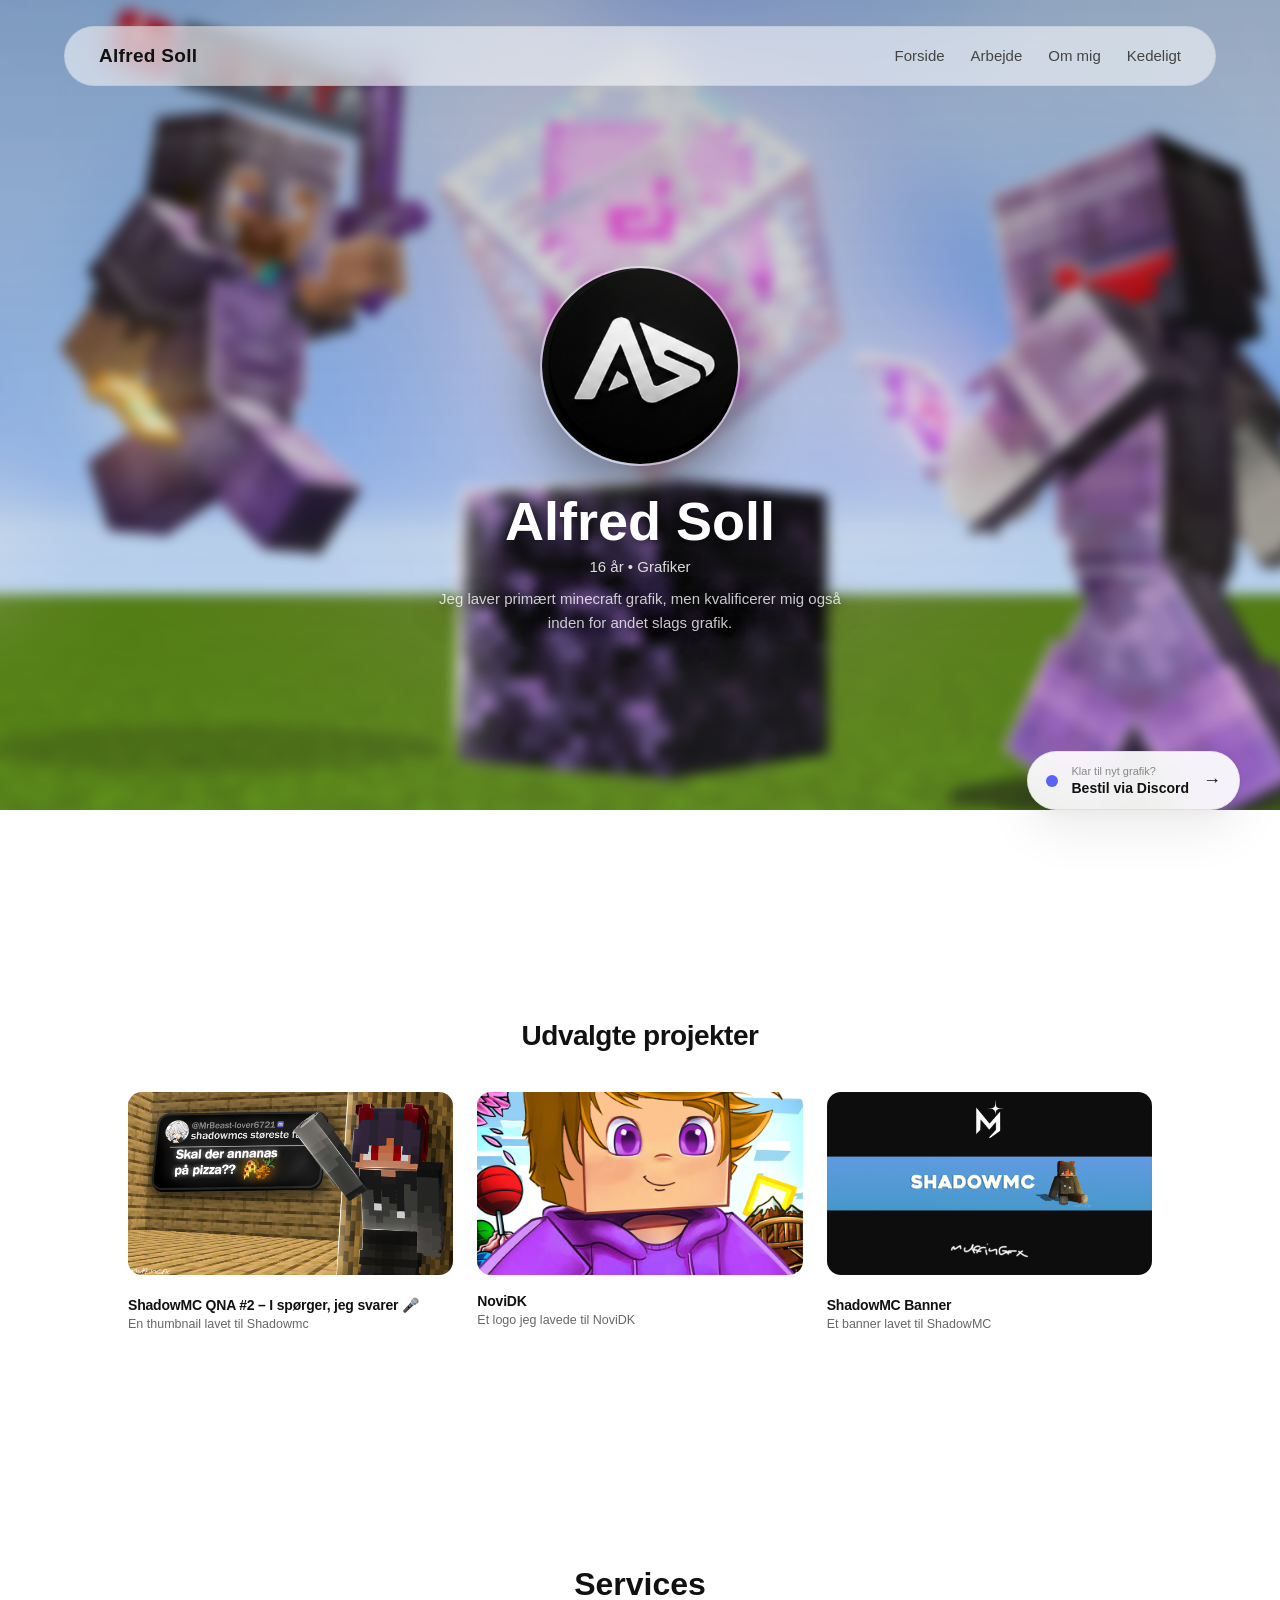
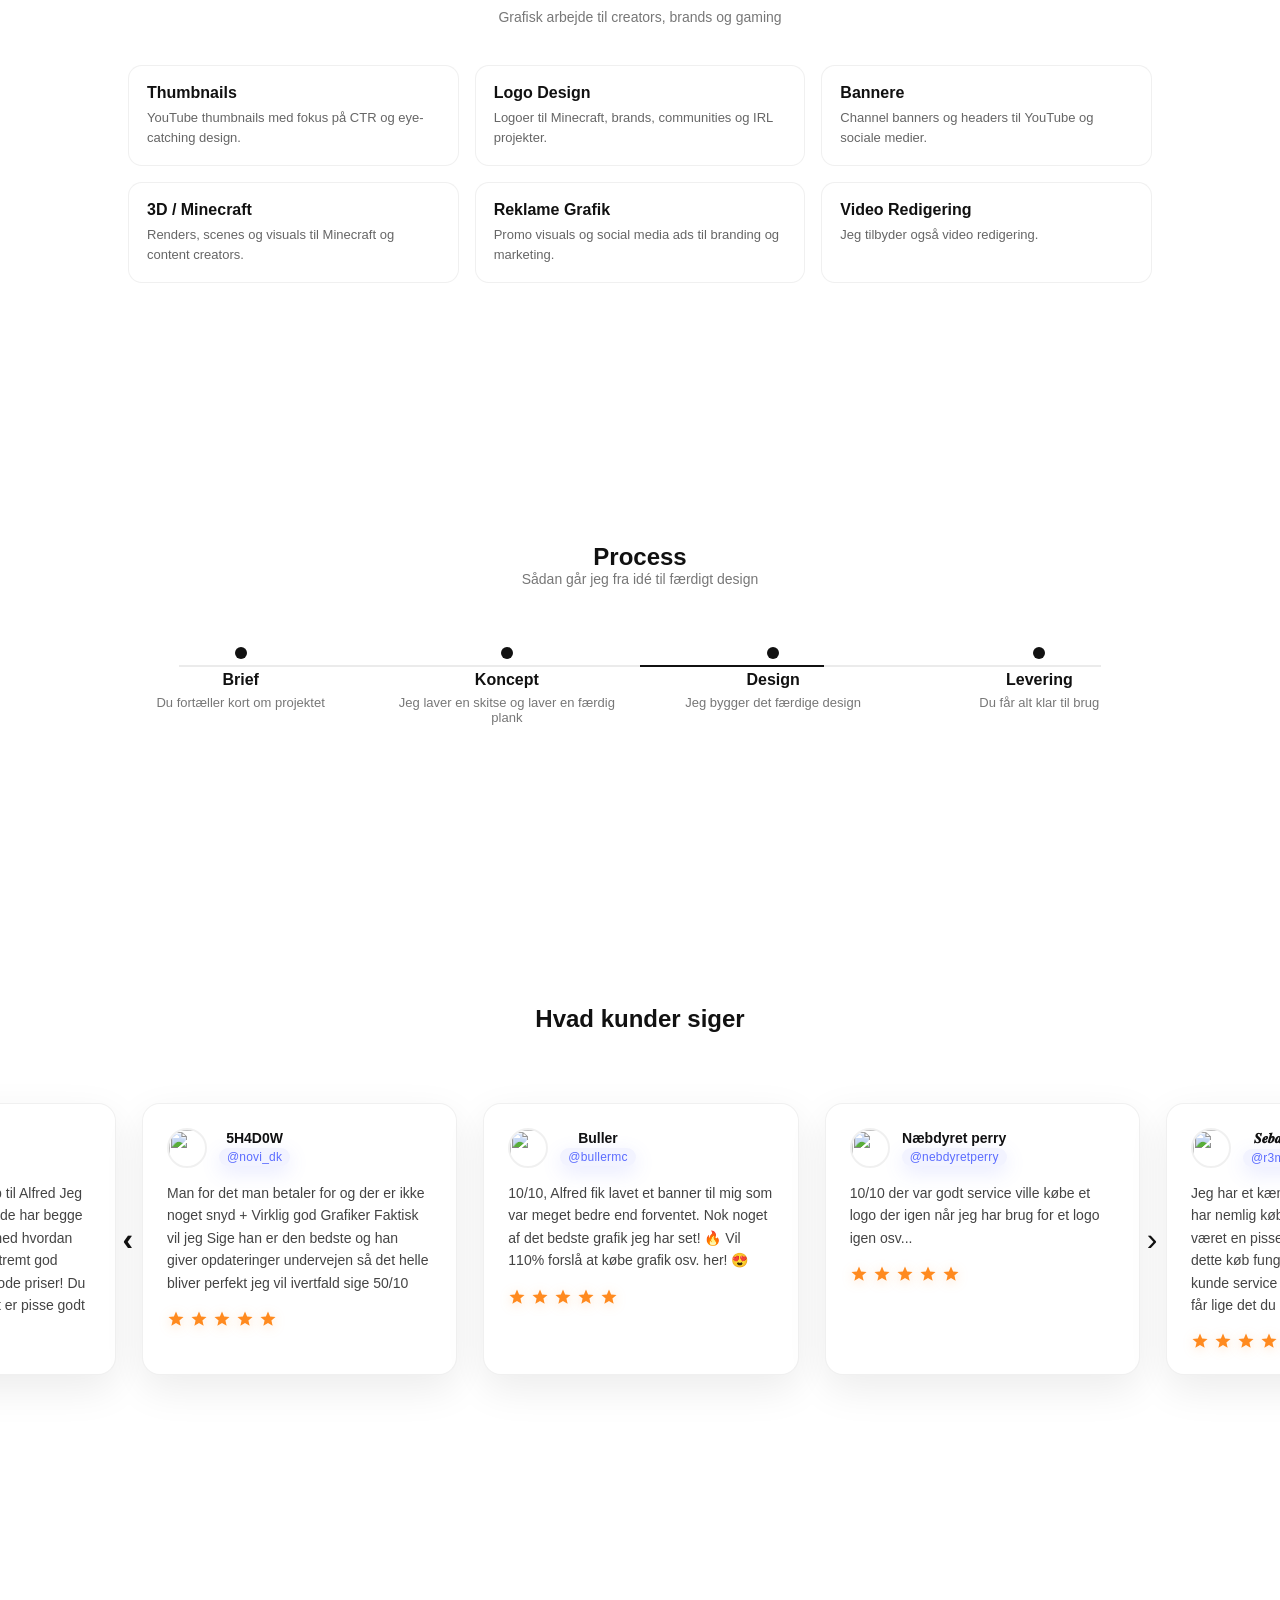
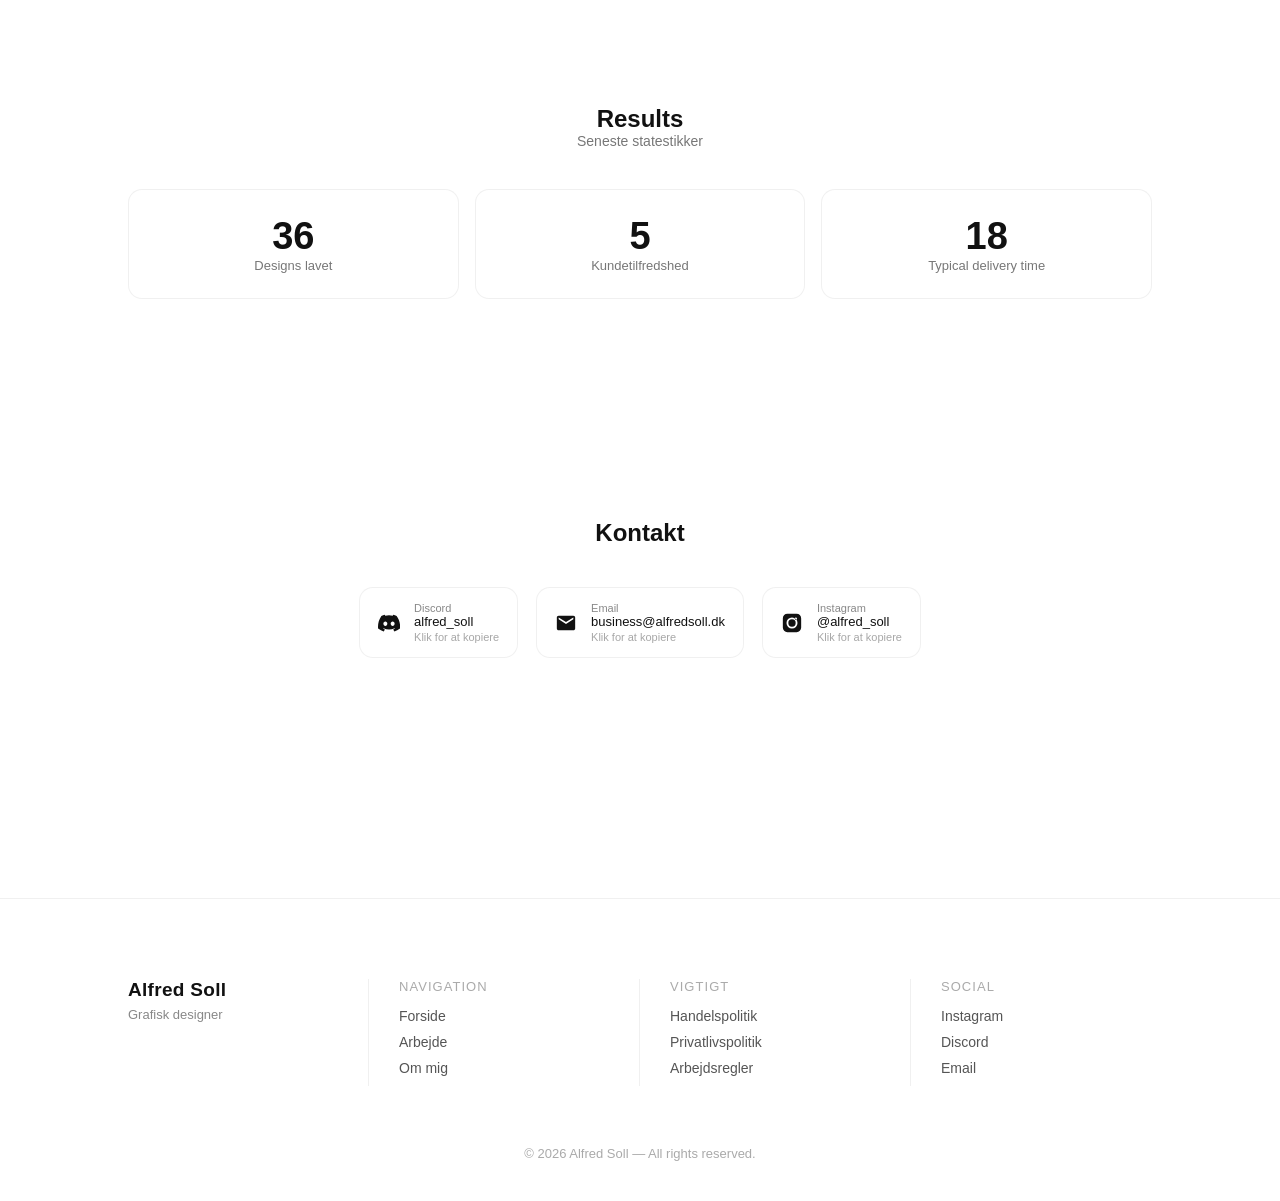
==== commit 0e7c3b17: "Update index.html" ====
--- a/index.html
+++ b/index.html
@@ -263,7 +263,7 @@
 
       <div class="review-card">
         <div class="review-top">
-          <img src="https://cdn.discordapp.com/avatars/1168149852530671686/3a16dbded16842e9febf0480be94db98.png?size=1024">
+          <img src="https://cdn.discordapp.com/avatars/1168149852530671686/bd63d21120818464d2d15fc833166049.png?size=512">
           <div>
             <div class="review-name">5H4D0W</div>
             <div class="review-username">@novi_dk</div>
@@ -280,7 +280,7 @@
 
       <div class="review-card">
         <div class="review-top">
-          <img src="https://cdn.discordapp.com/avatars/939517358857412698/9053efbb4d8ac4b5920fd87735f17d6b.png?size=1024">
+          <img src="https://cdn.discordapp.com/avatars/939517358857412698/60d6cae899dfcc47a2f0af96ad36d860.png?size=512">
           <div>
             <div class="review-name">Buller</div>
             <div class="review-username">@bullermc</div>
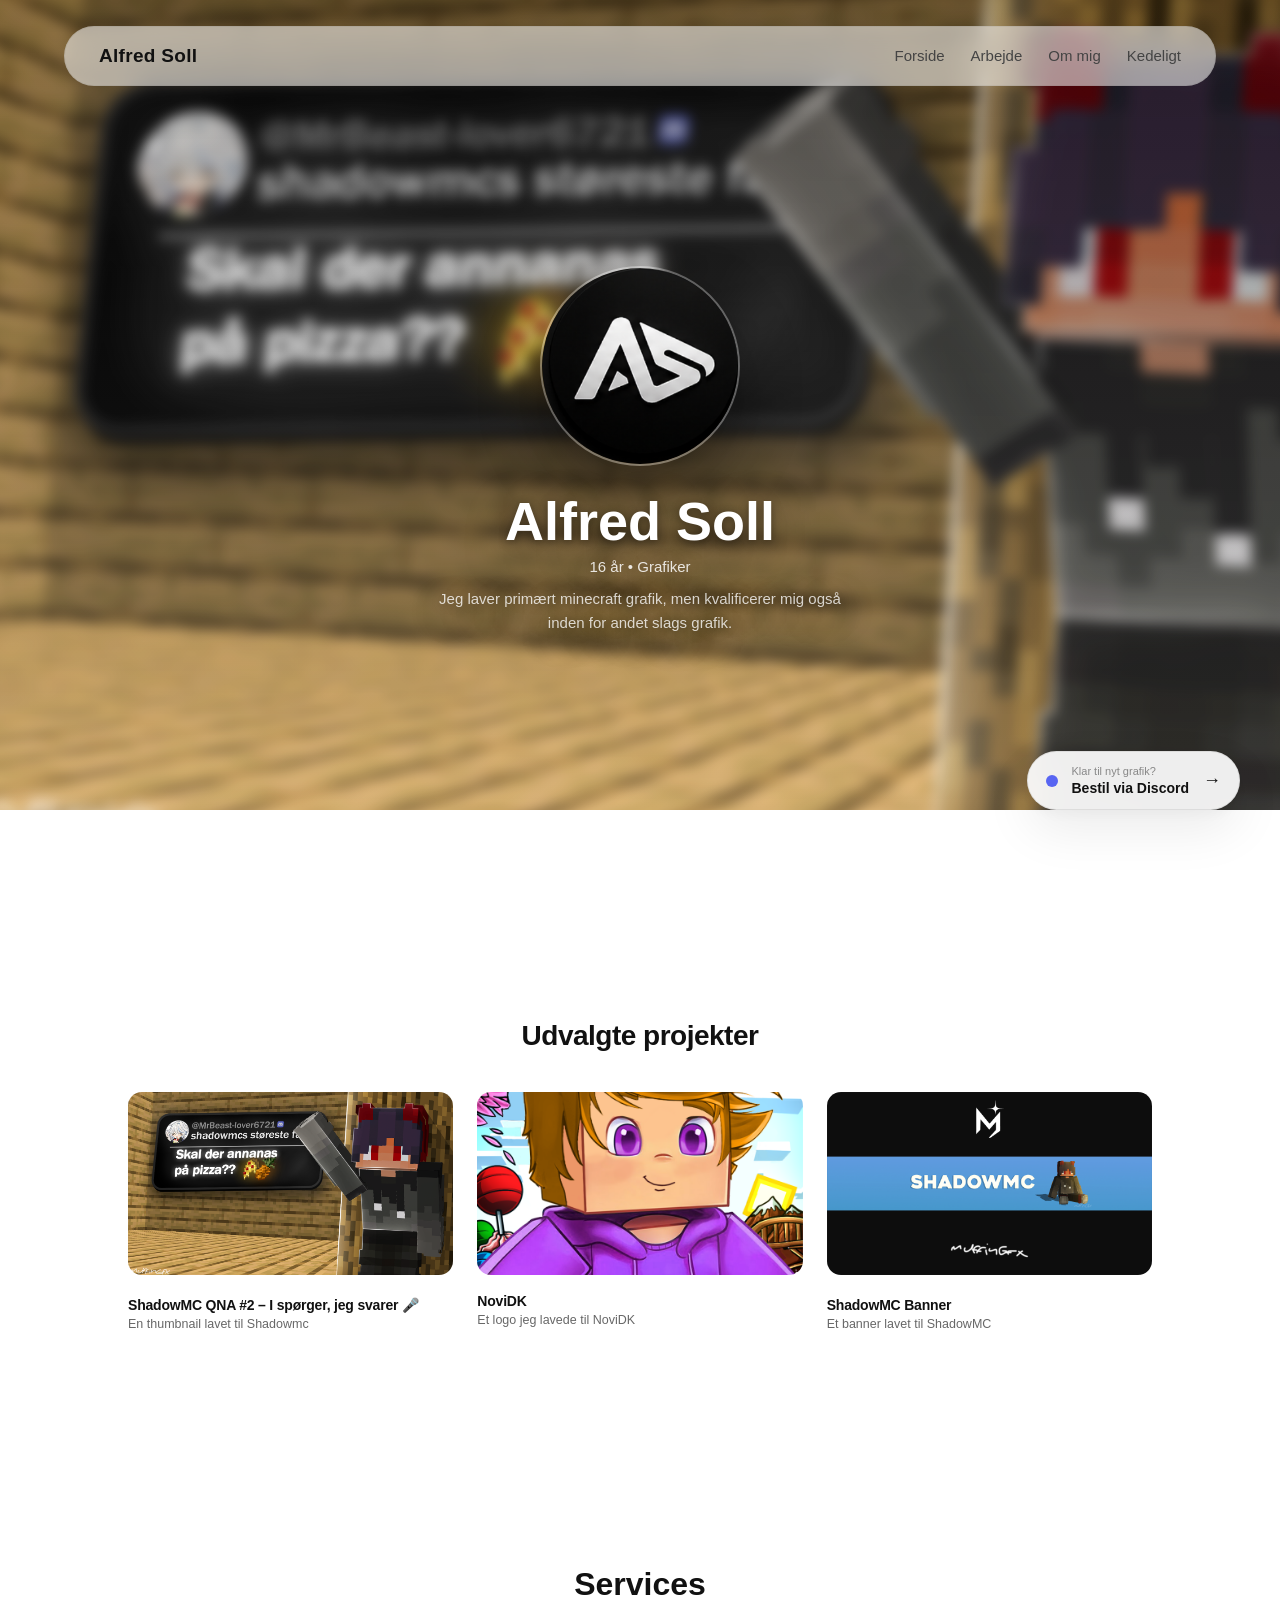
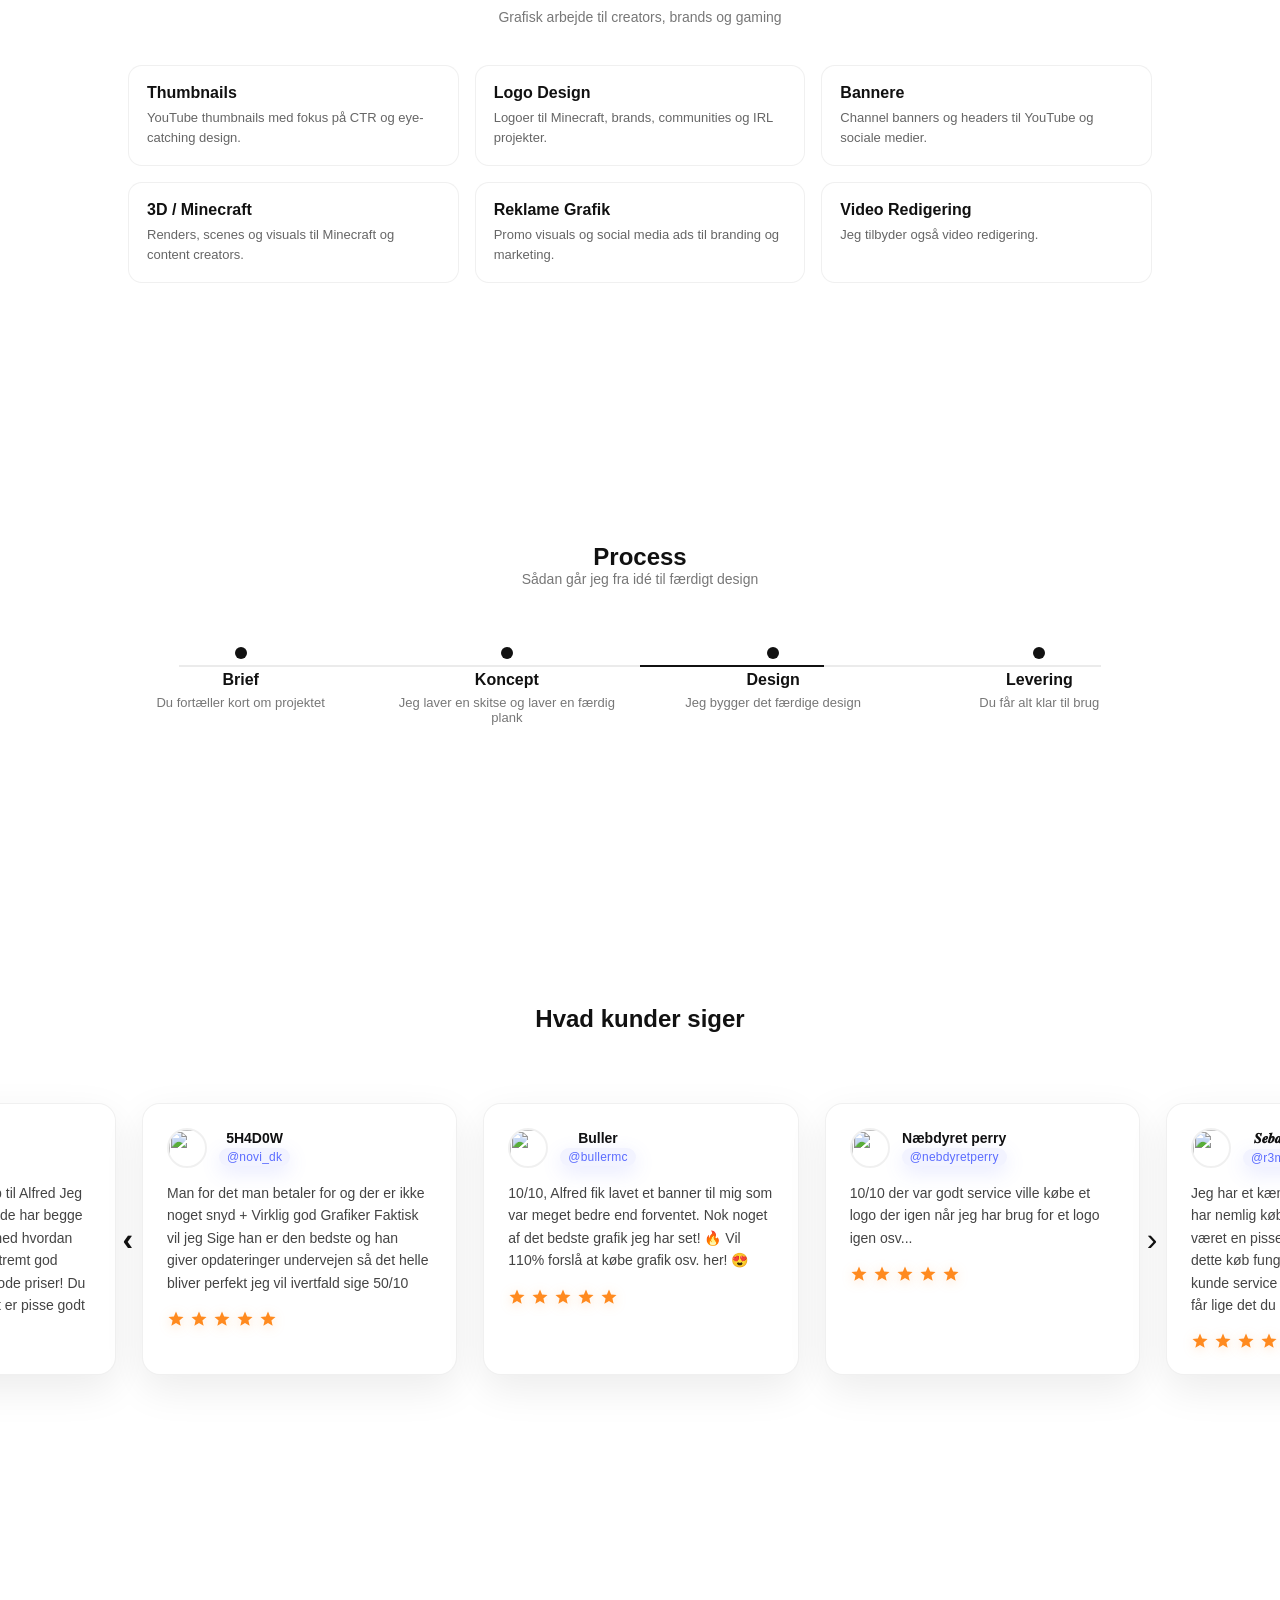
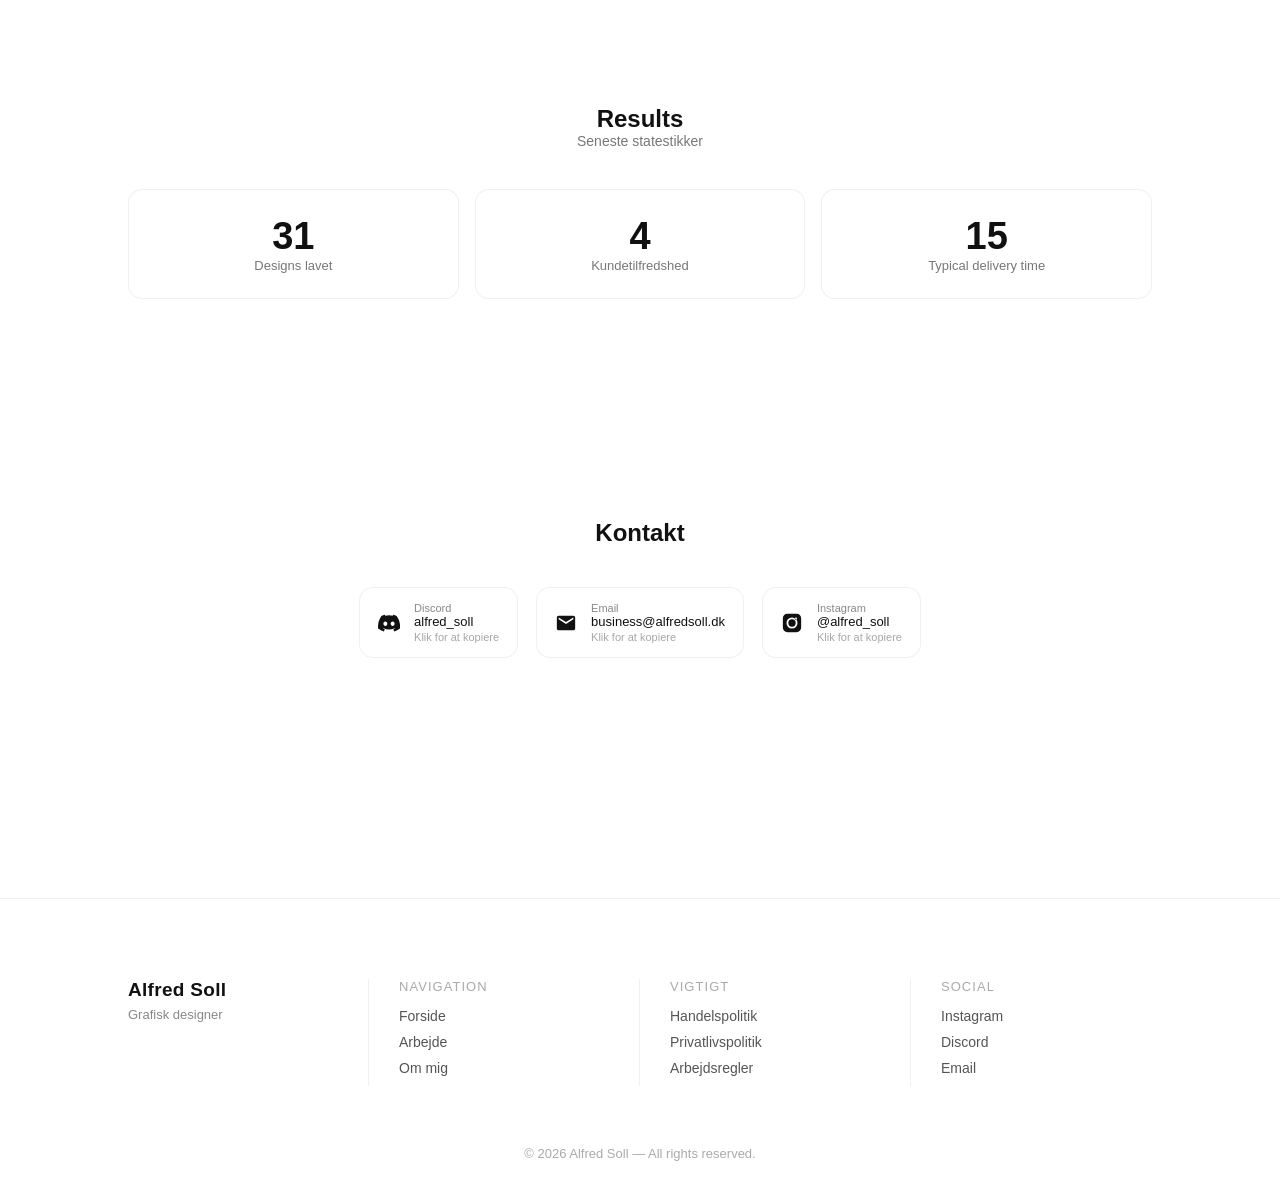
==== commit d985aa4e: "Update index.html" ====
--- a/index.html
+++ b/index.html
@@ -399,7 +399,7 @@
     </div>
 
     <div class="result">
-      <h3 data-count="5">0</h3>
+      <h3 data-count="5">0⭐</h3>
       <p>Kundetilfredshed</p>
     </div>
 
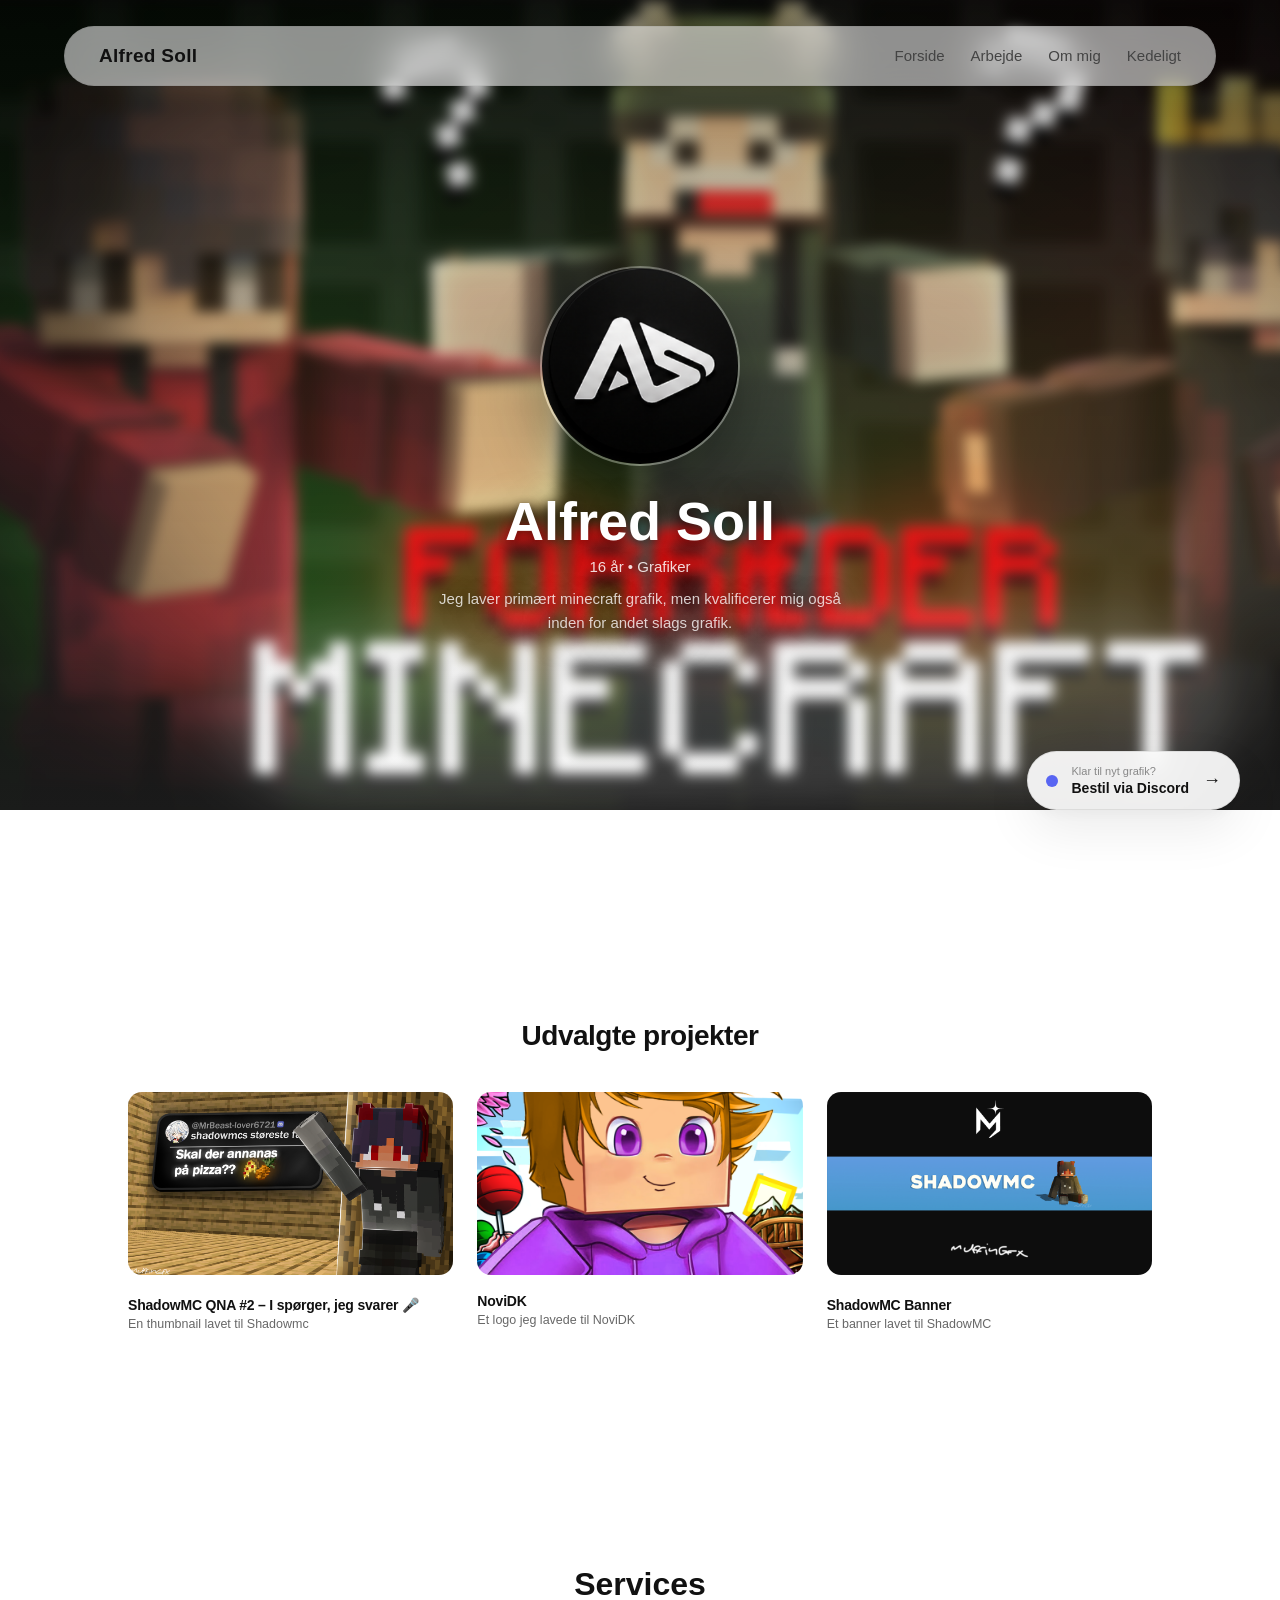
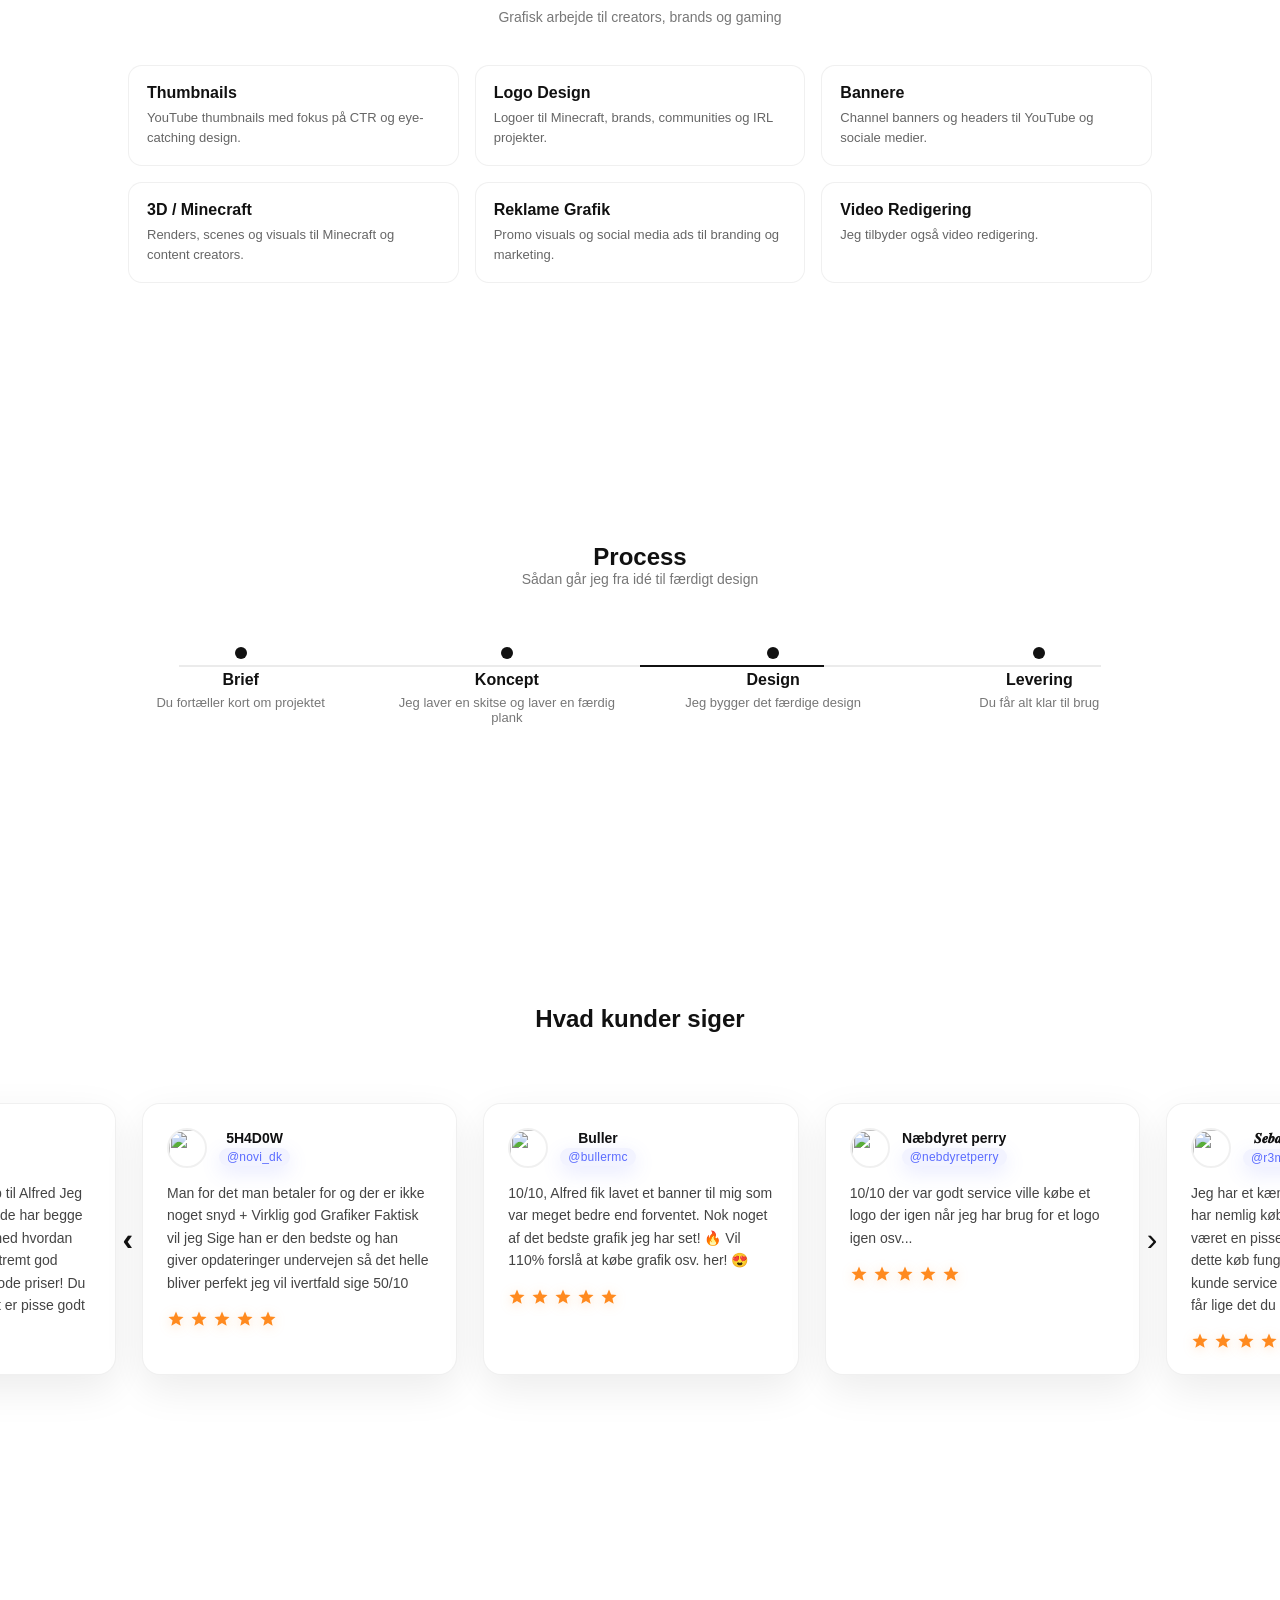
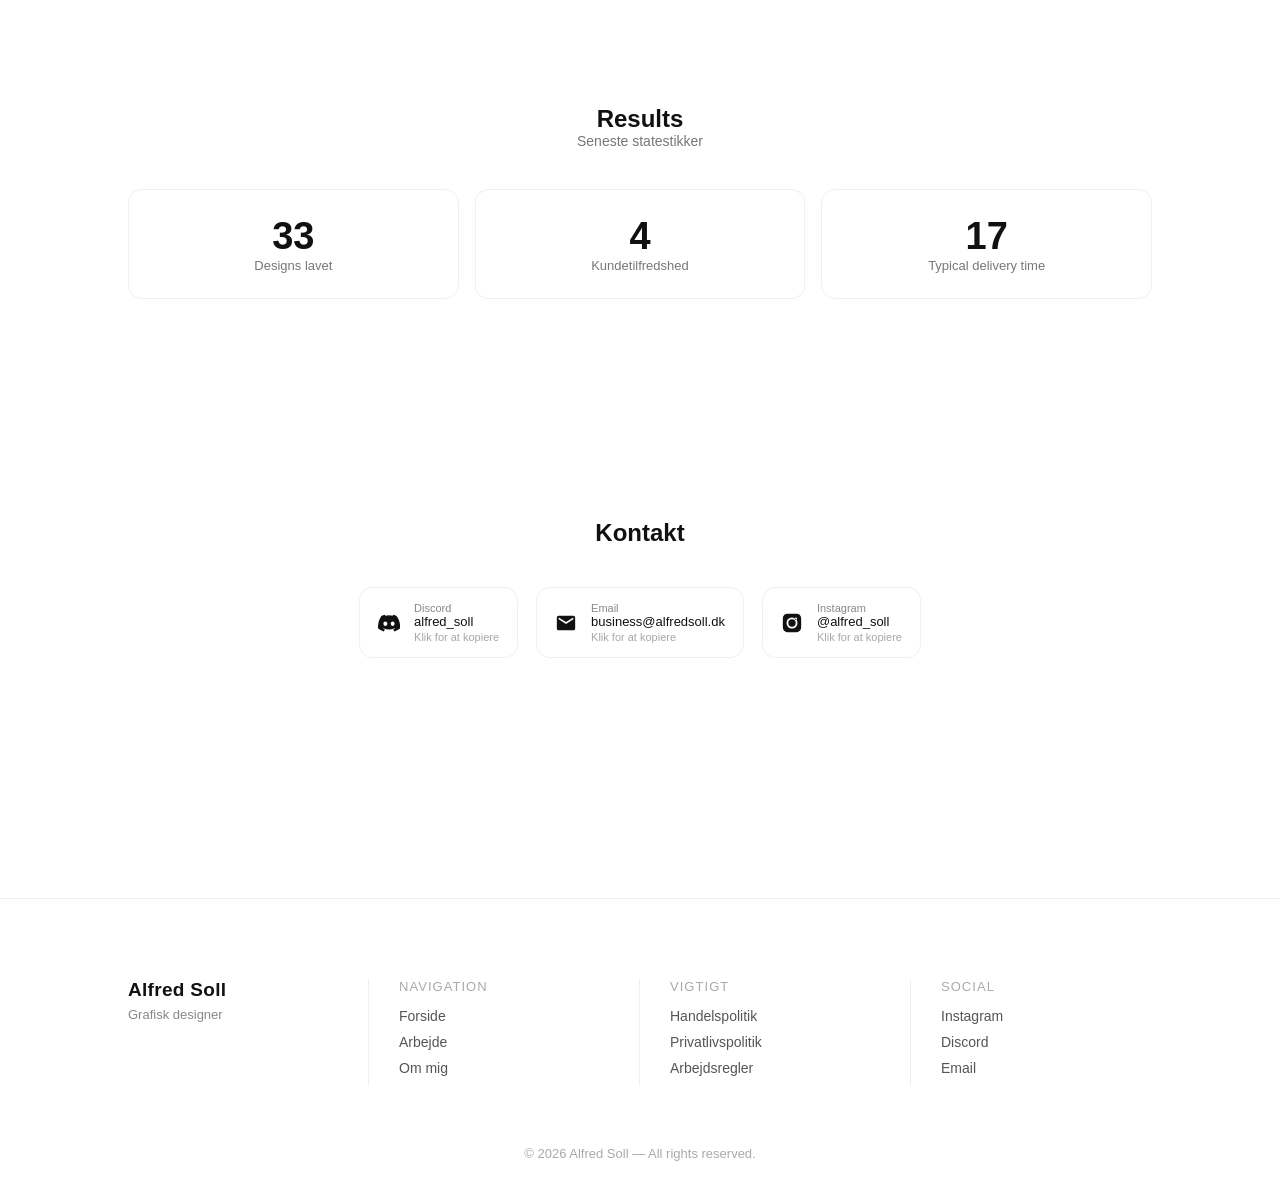
==== commit 3a7c6e65: "Update index.html" ====
--- a/index.html
+++ b/index.html
@@ -399,7 +399,7 @@
     </div>
 
     <div class="result">
-      <h3 data-count="5">0⭐</h3>
+      <h3 data-count="5">0</h3>
       <p>Kundetilfredshed</p>
     </div>
 
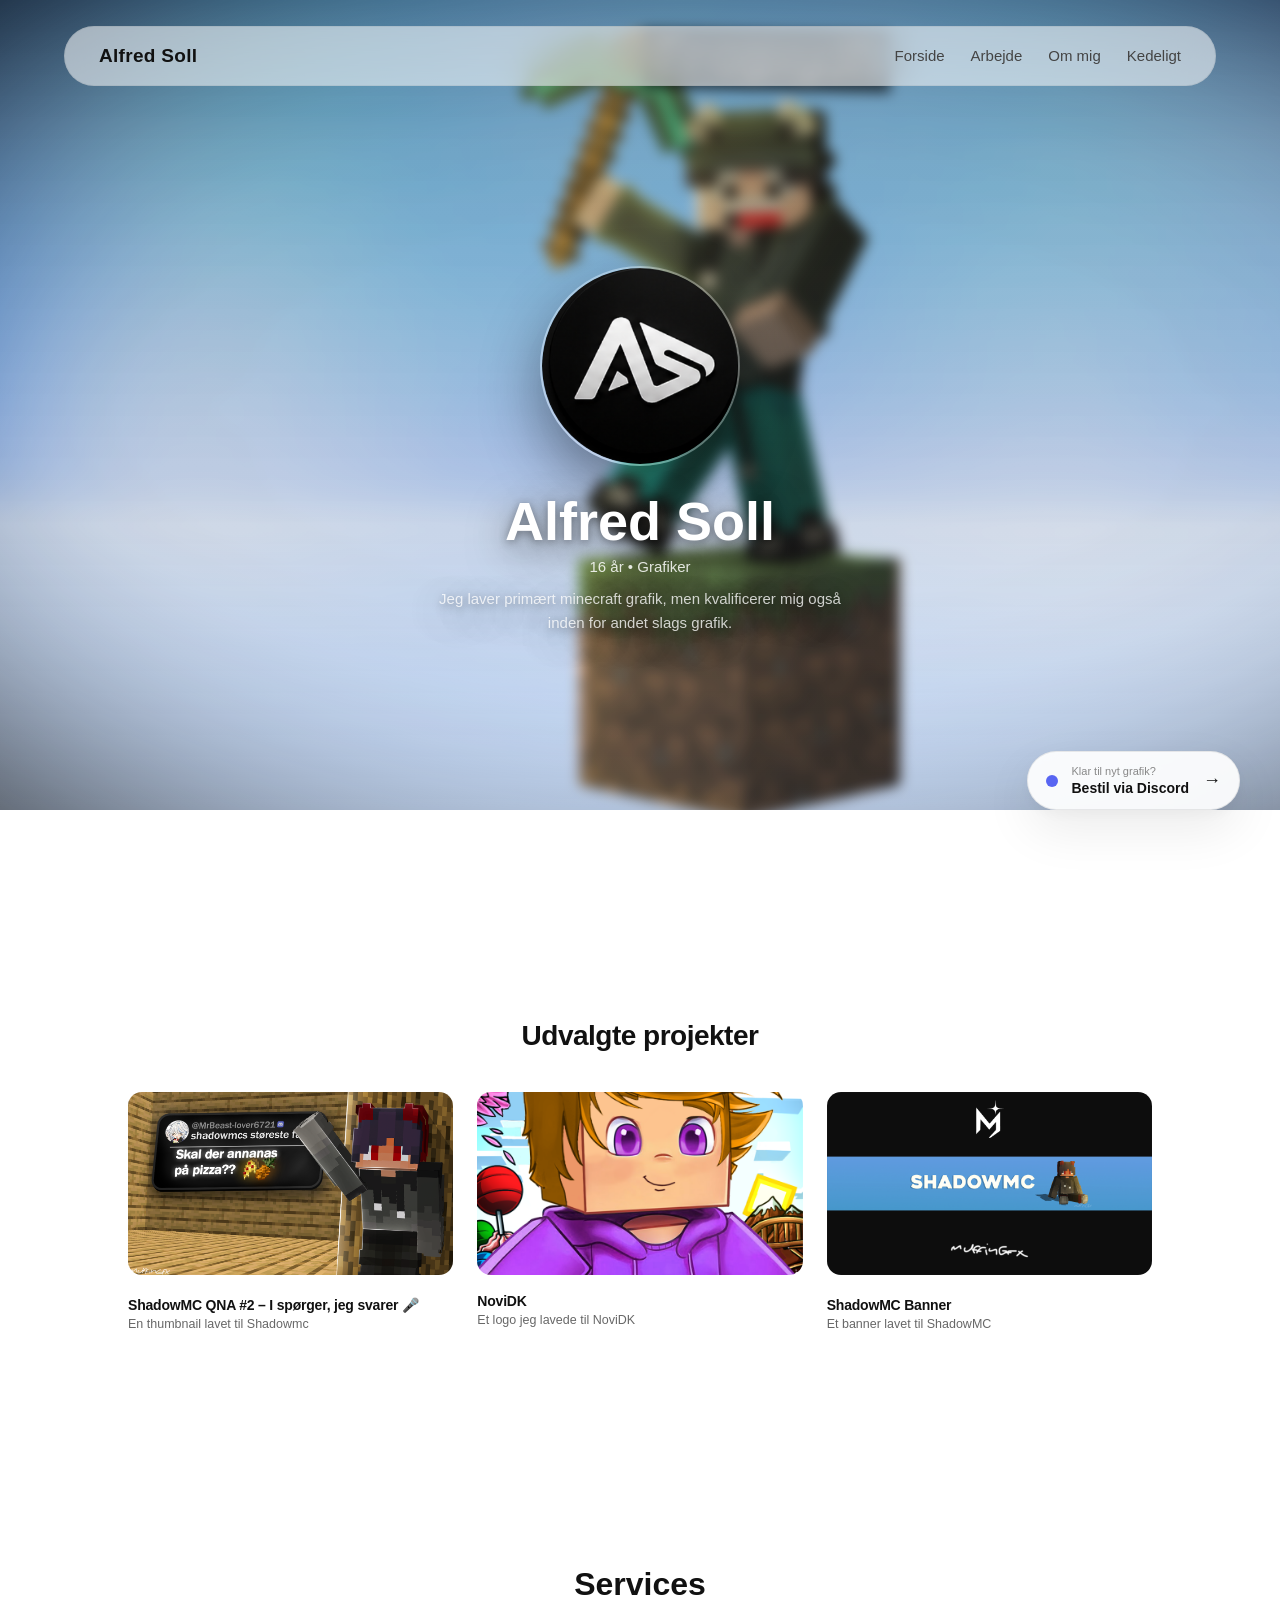
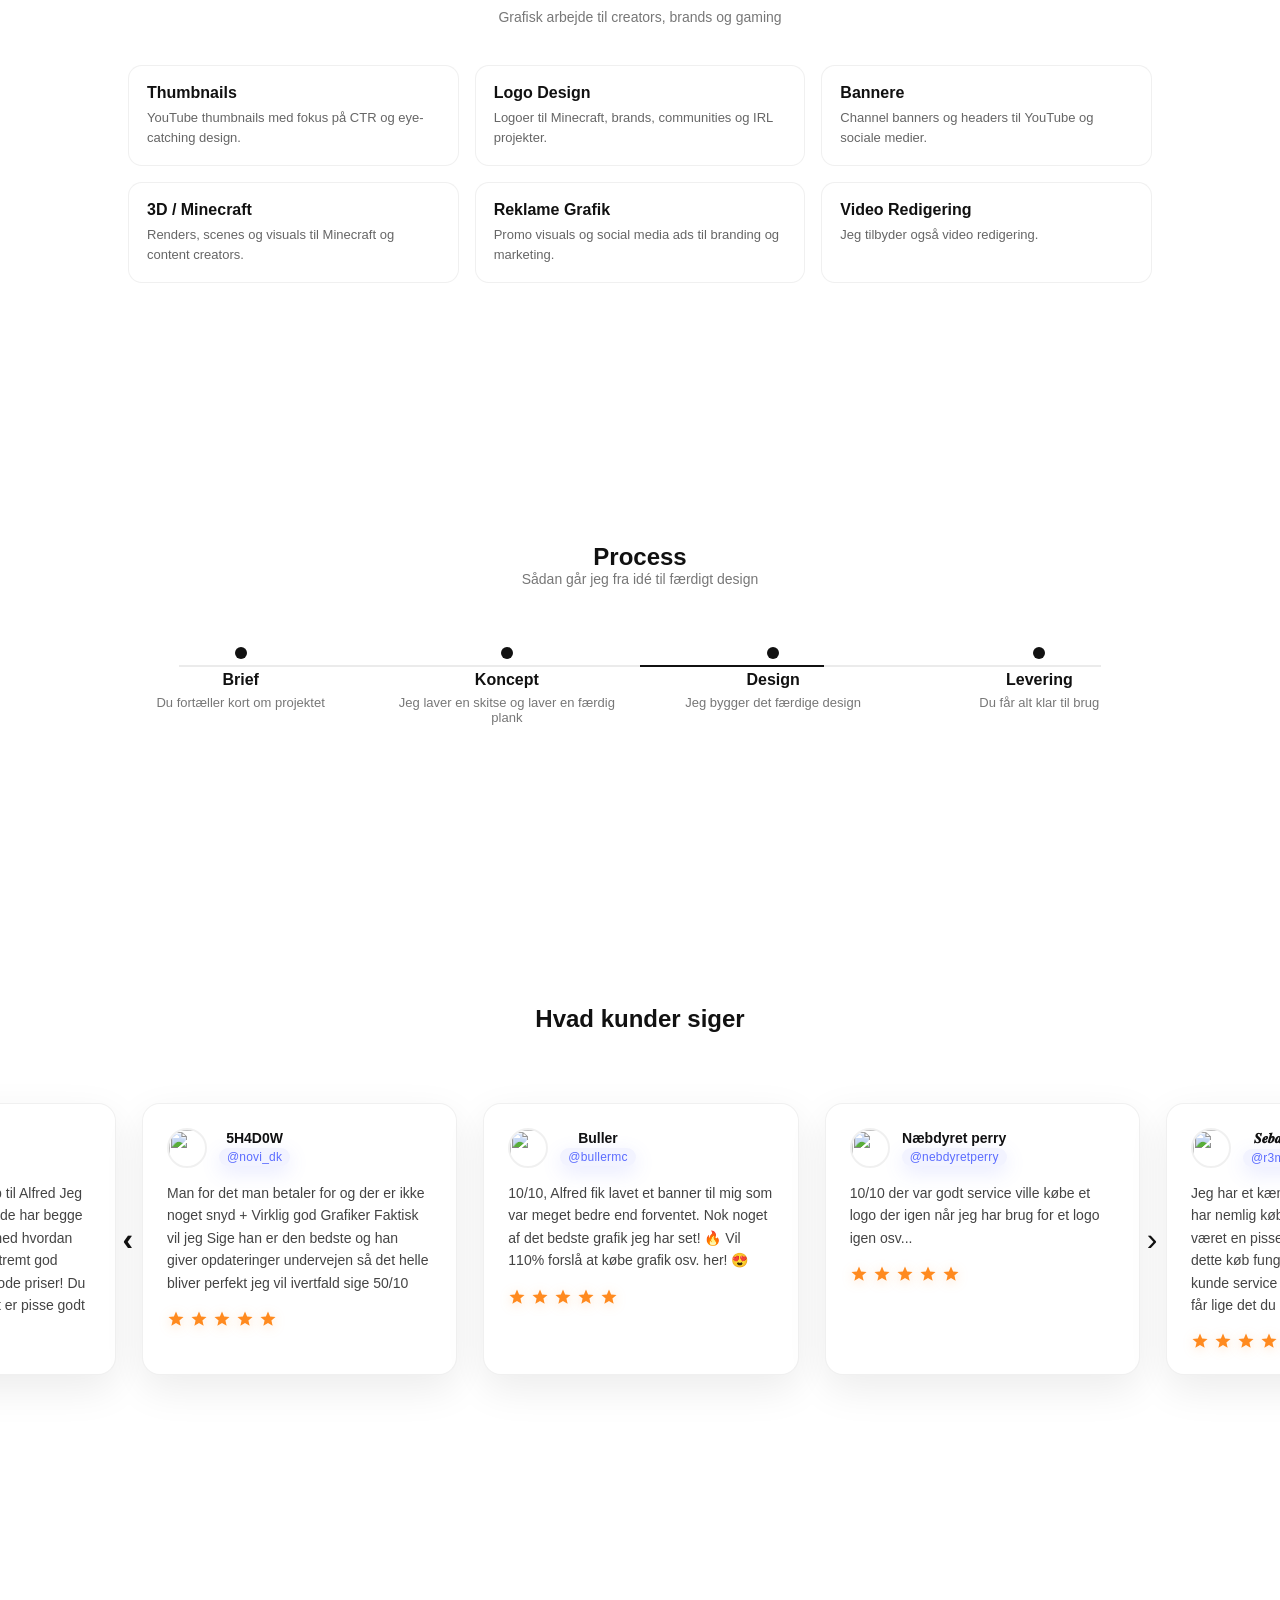
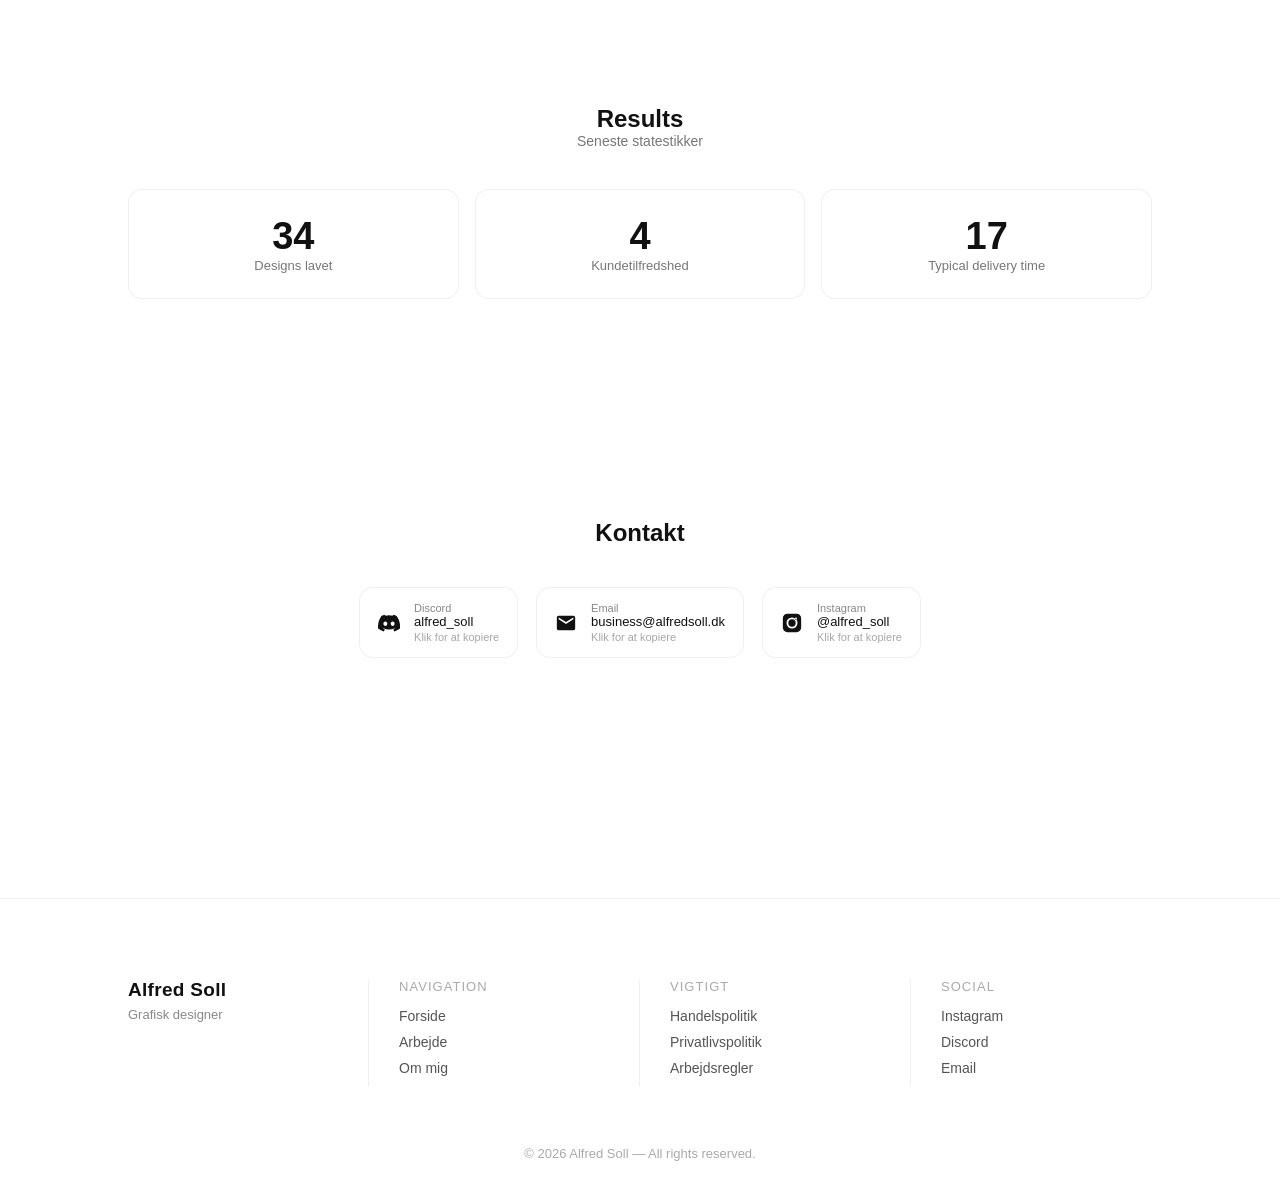
==== commit 6a16249e: "Update index.html" ====
--- a/index.html
+++ b/index.html
@@ -399,9 +399,10 @@
     </div>
 
     <div class="result">
-      <h3 data-count="5">0</h3>
+      <h3 data-count="5" data-star="true">0</h3>
       <p>Kundetilfredshed</p>
     </div>
+
 
     <div class="result">
       <h3 data-count="24">0</h3>
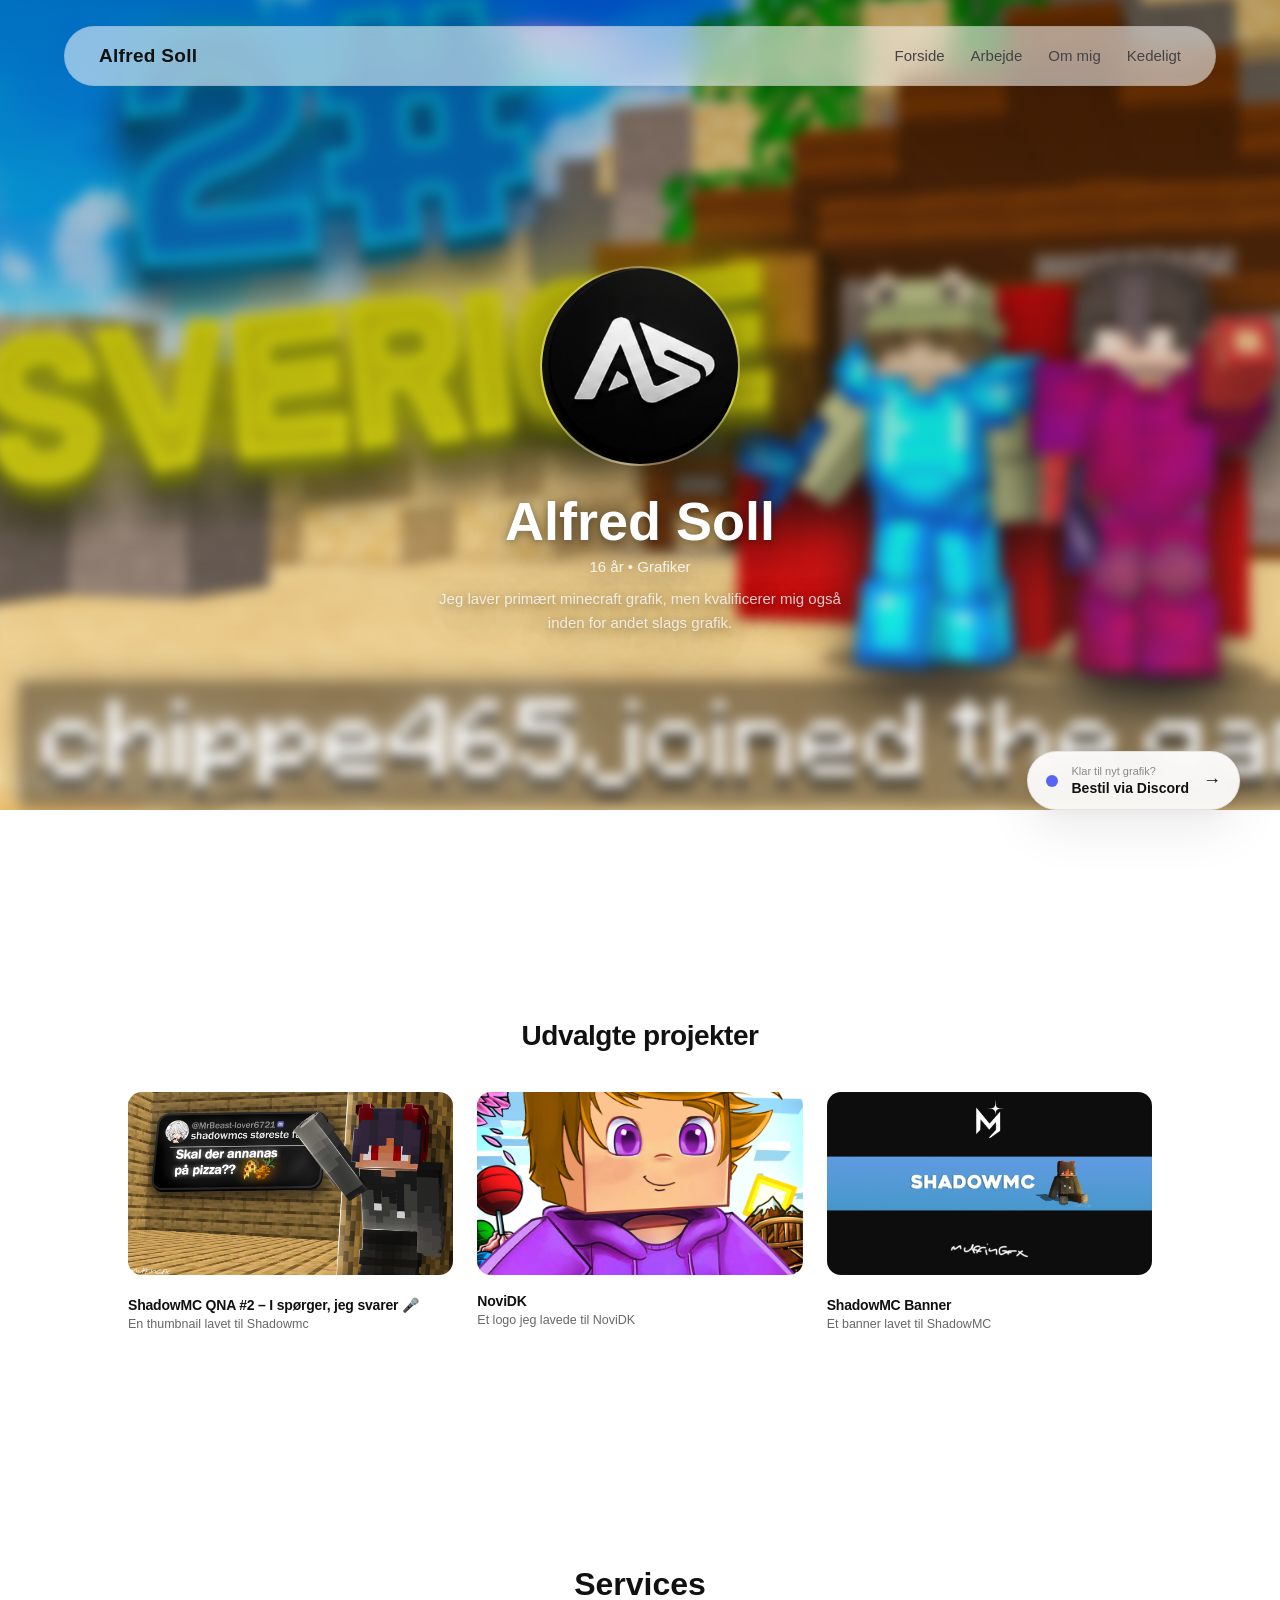
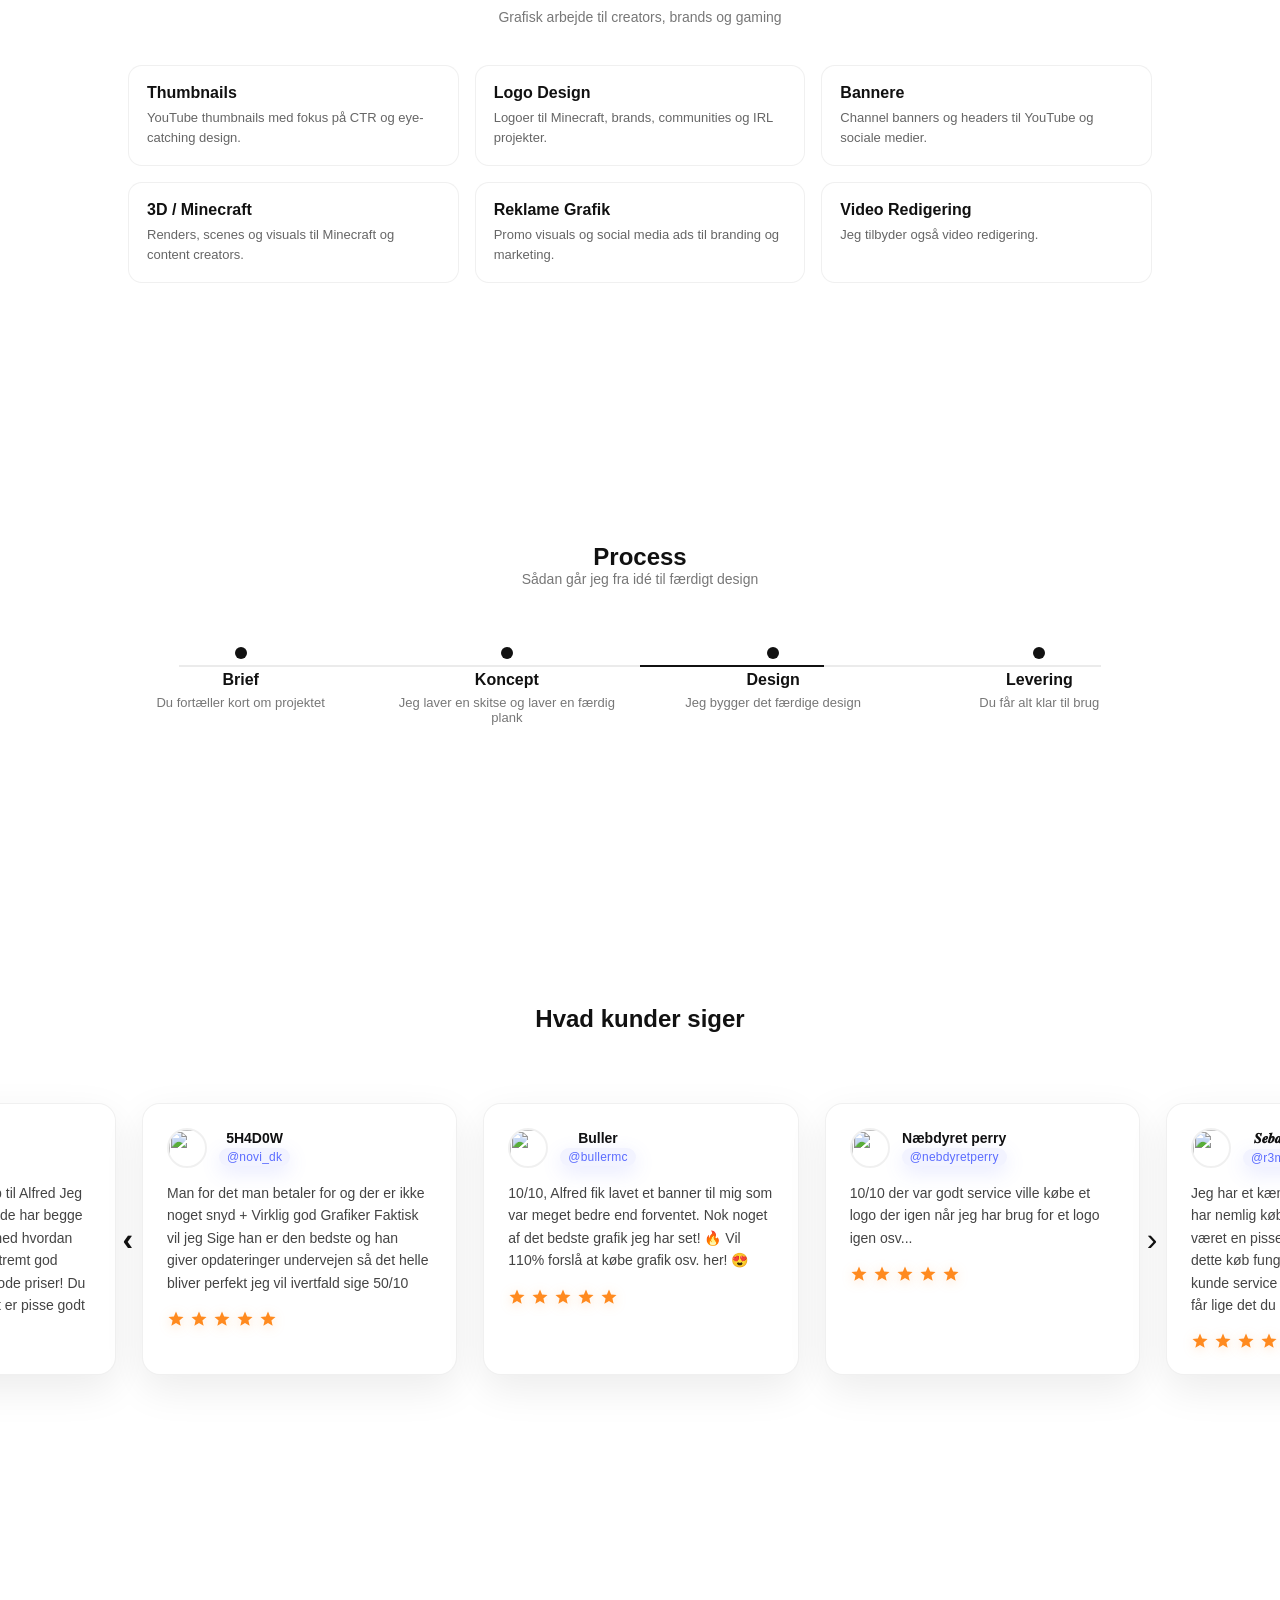
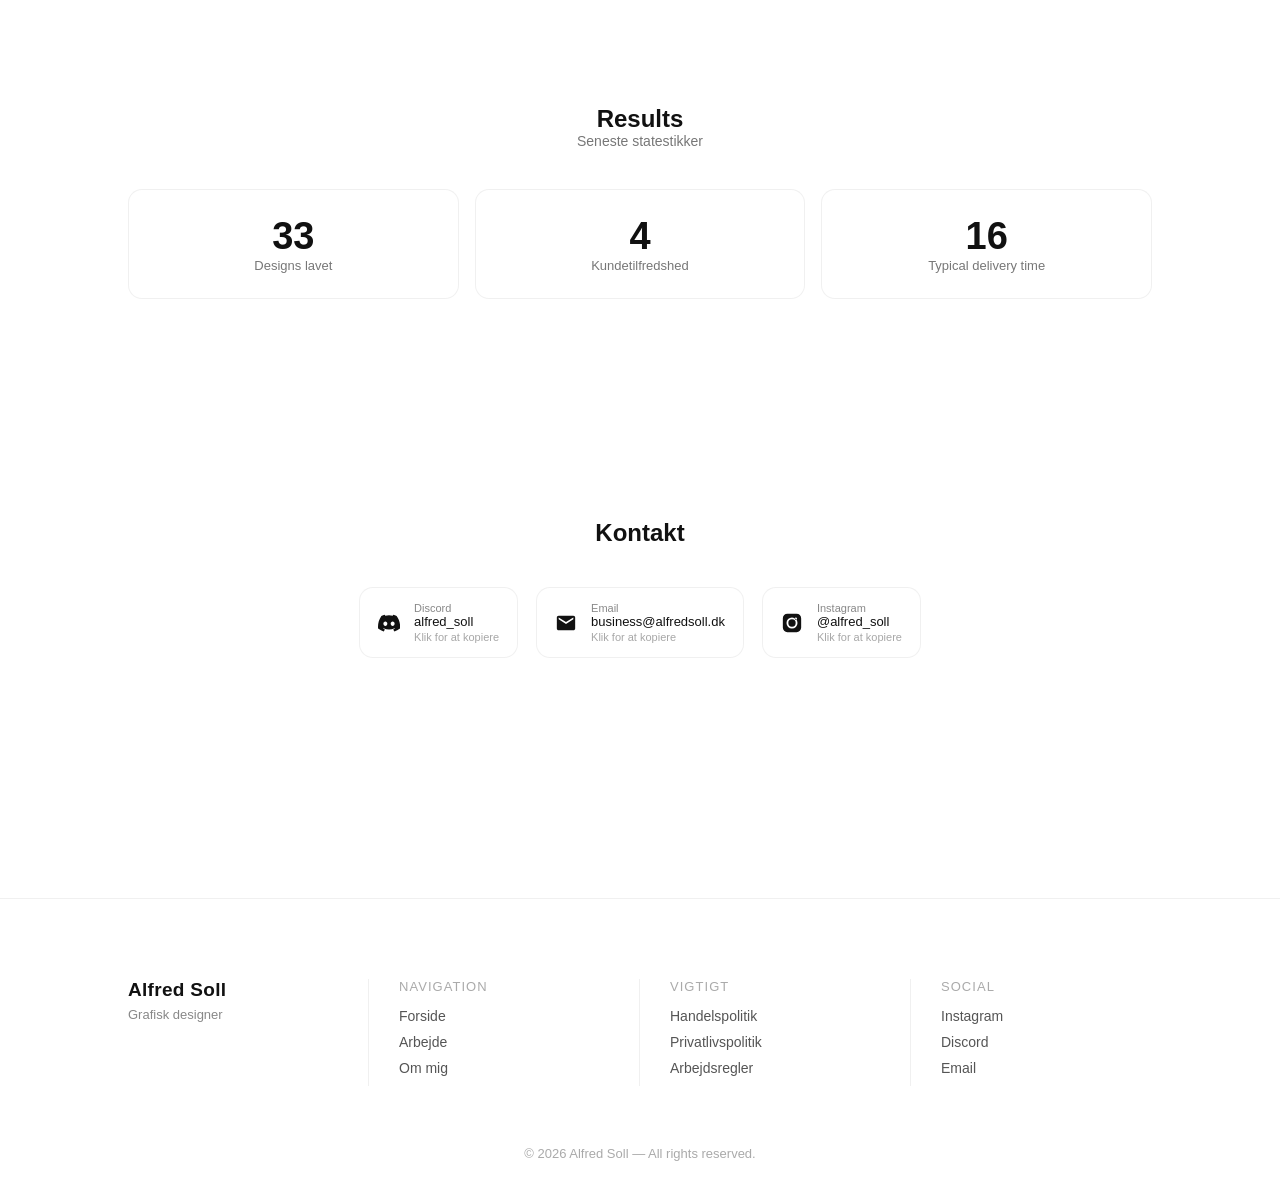
==== commit 81e0935e: "Update index.html" ====
--- a/index.html
+++ b/index.html
@@ -404,6 +404,7 @@
     </div>
 
 
+
     <div class="result">
       <h3 data-count="24">0</h3>
       <p>Typical delivery time</p>
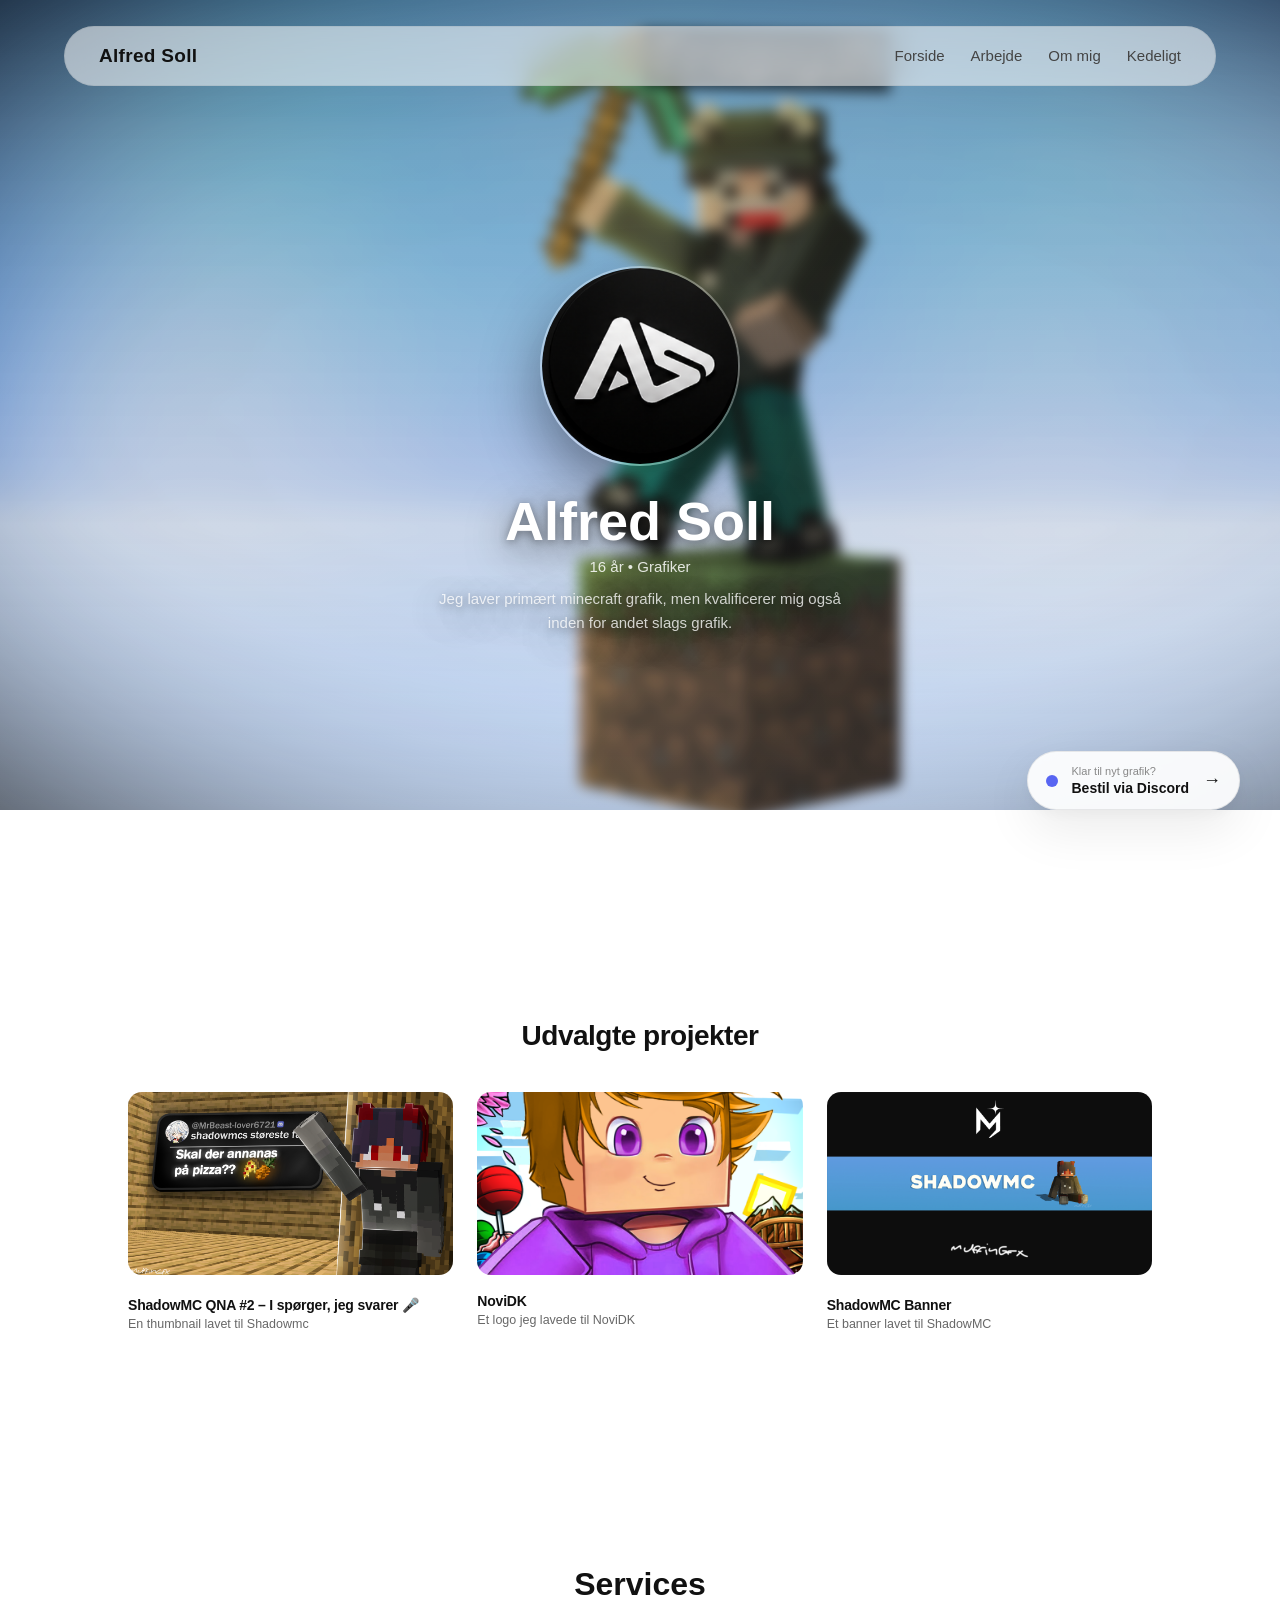
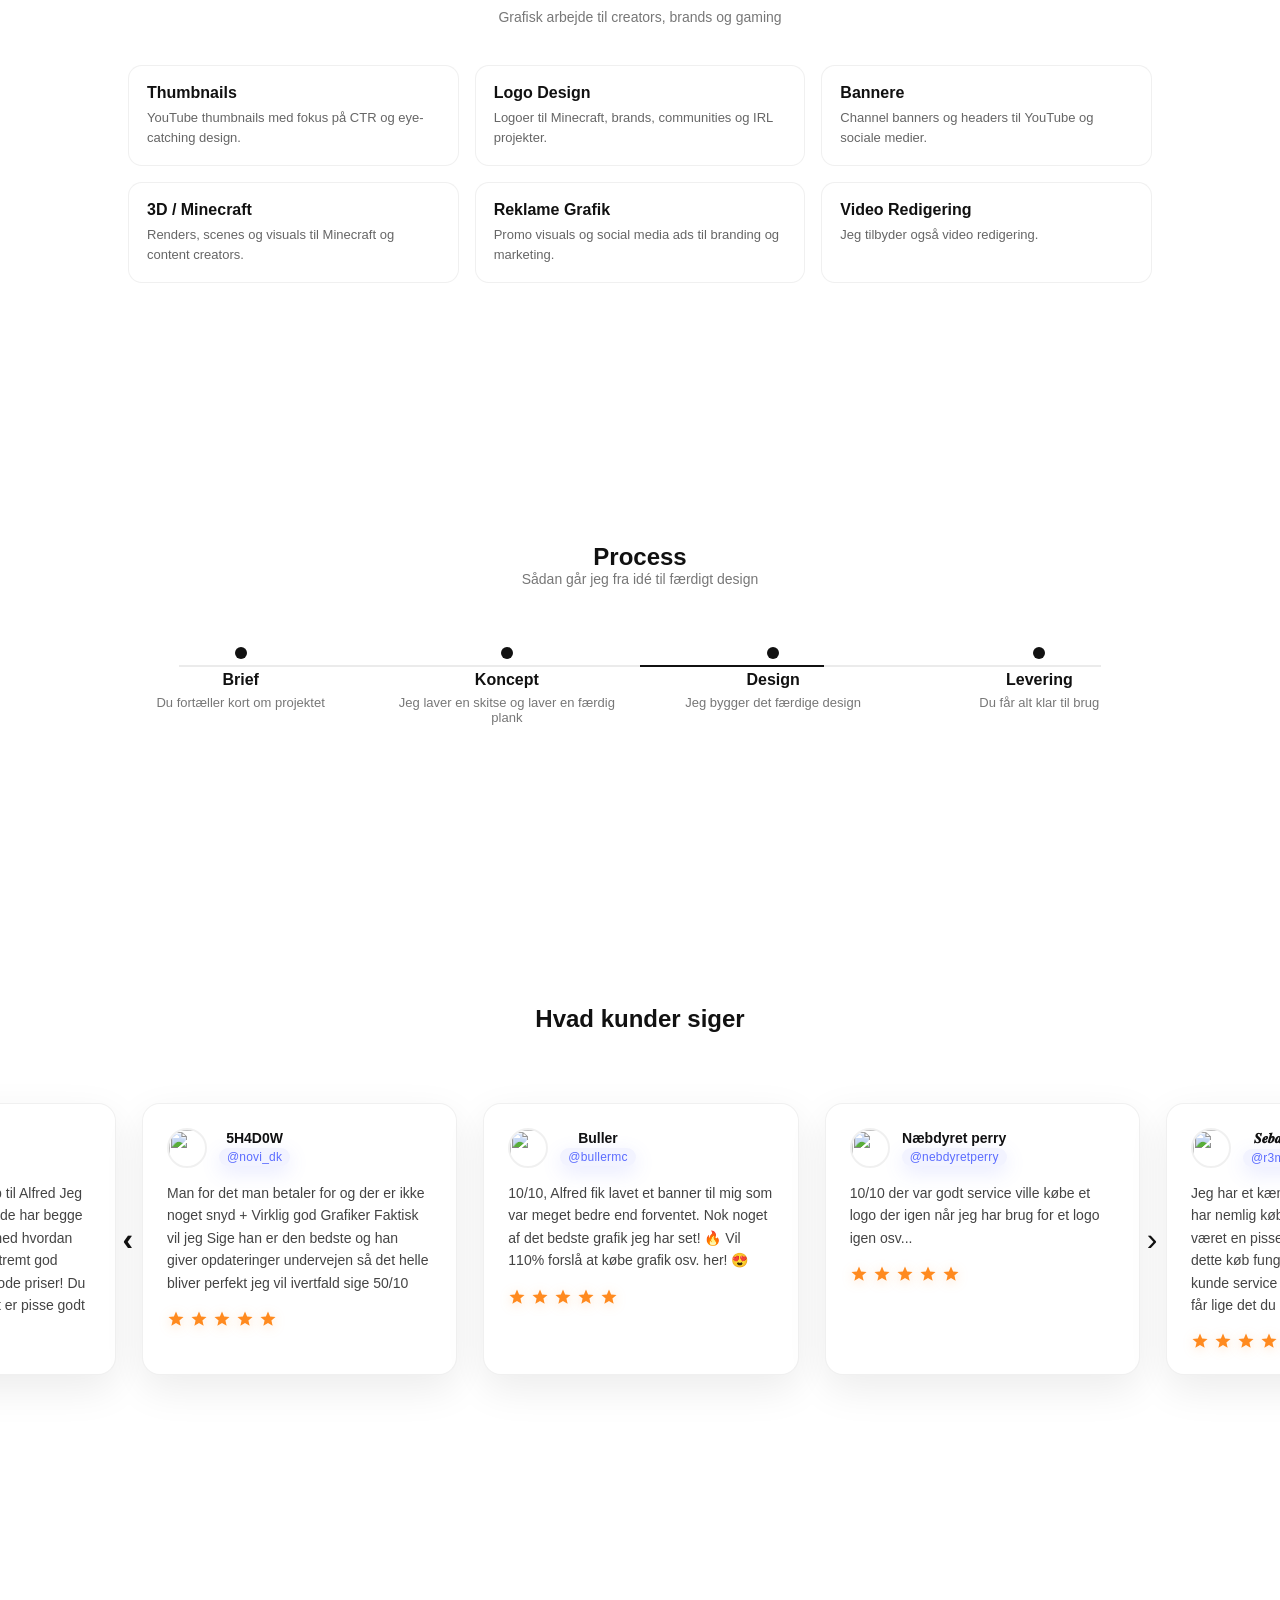
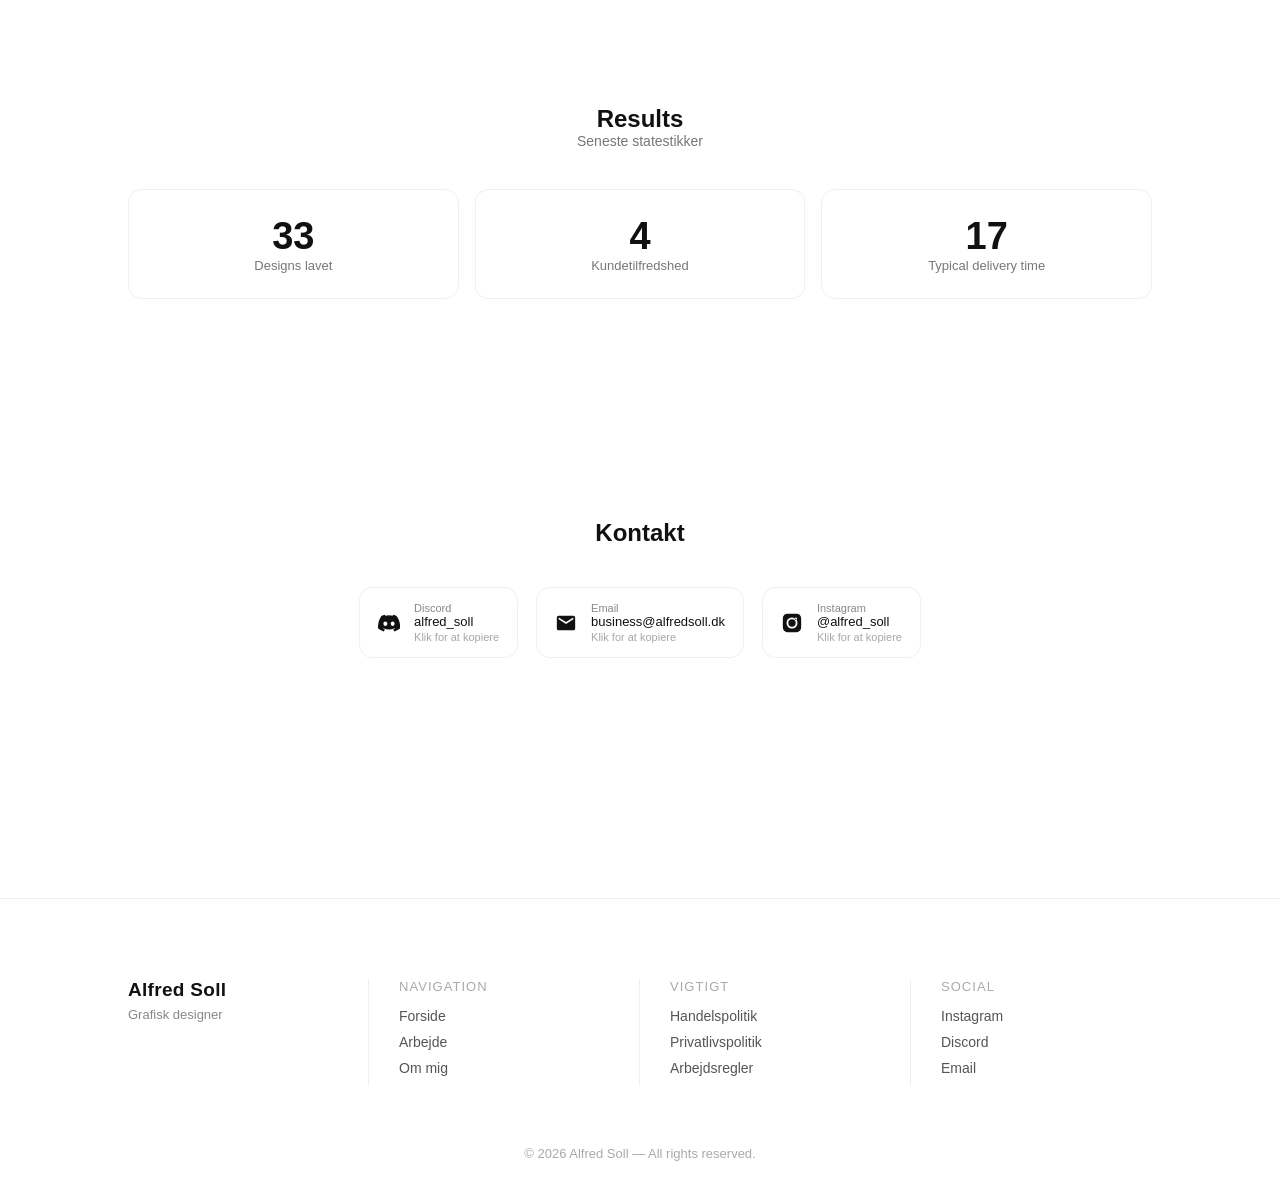
==== commit 436b52da: "Update index.html" ====
--- a/index.html
+++ b/index.html
@@ -336,7 +336,7 @@
 
       <div class="review-card">
         <div class="review-top">
-          <img src="https://cdn.discordapp.com/avatars/1101982674639396884/48f5c53b3766ace4929cf849c1f96d83.png?size=1024">
+          <img src="https://cdn.discordapp.com/avatars/1101982674639396884/37c37d3b44eb14ab5c8b7813e0969dc5.png?size=4096">
           <div>
             <div class="review-name">MrFawsDK</div>
             <div class="review-username">@mrfaws</div>
--- a/style.css
+++ b/style.css
@@ -1895,3 +1895,15 @@
   background: rgba(0,0,0,0.15);
   transform: scale(1.05);
 }
+
+
+/* Mobilvenlig swipe på reviews */
+.reviews .track {
+  touch-action: pan-y;
+  -webkit-user-select: none;
+  user-select: none;
+}
+
+.reviews .review-card img {
+  -webkit-user-drag: none;
+}
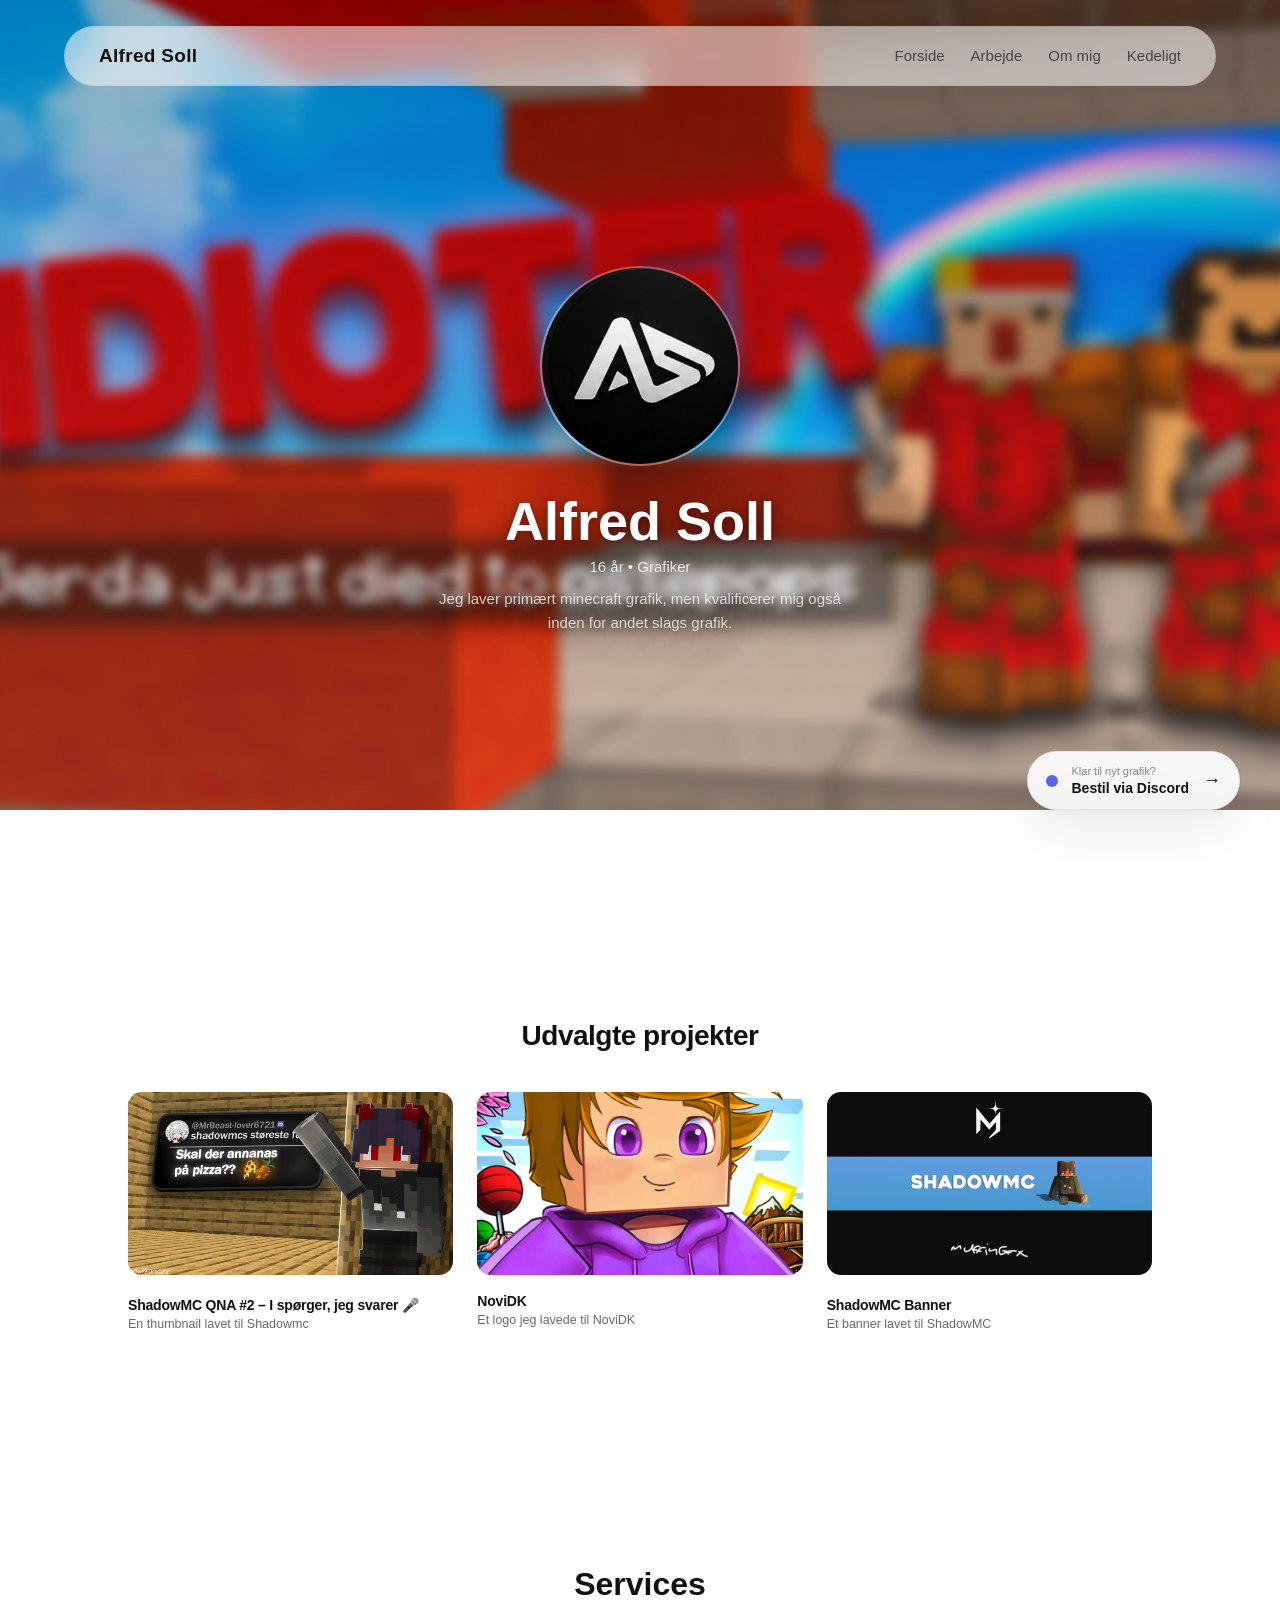
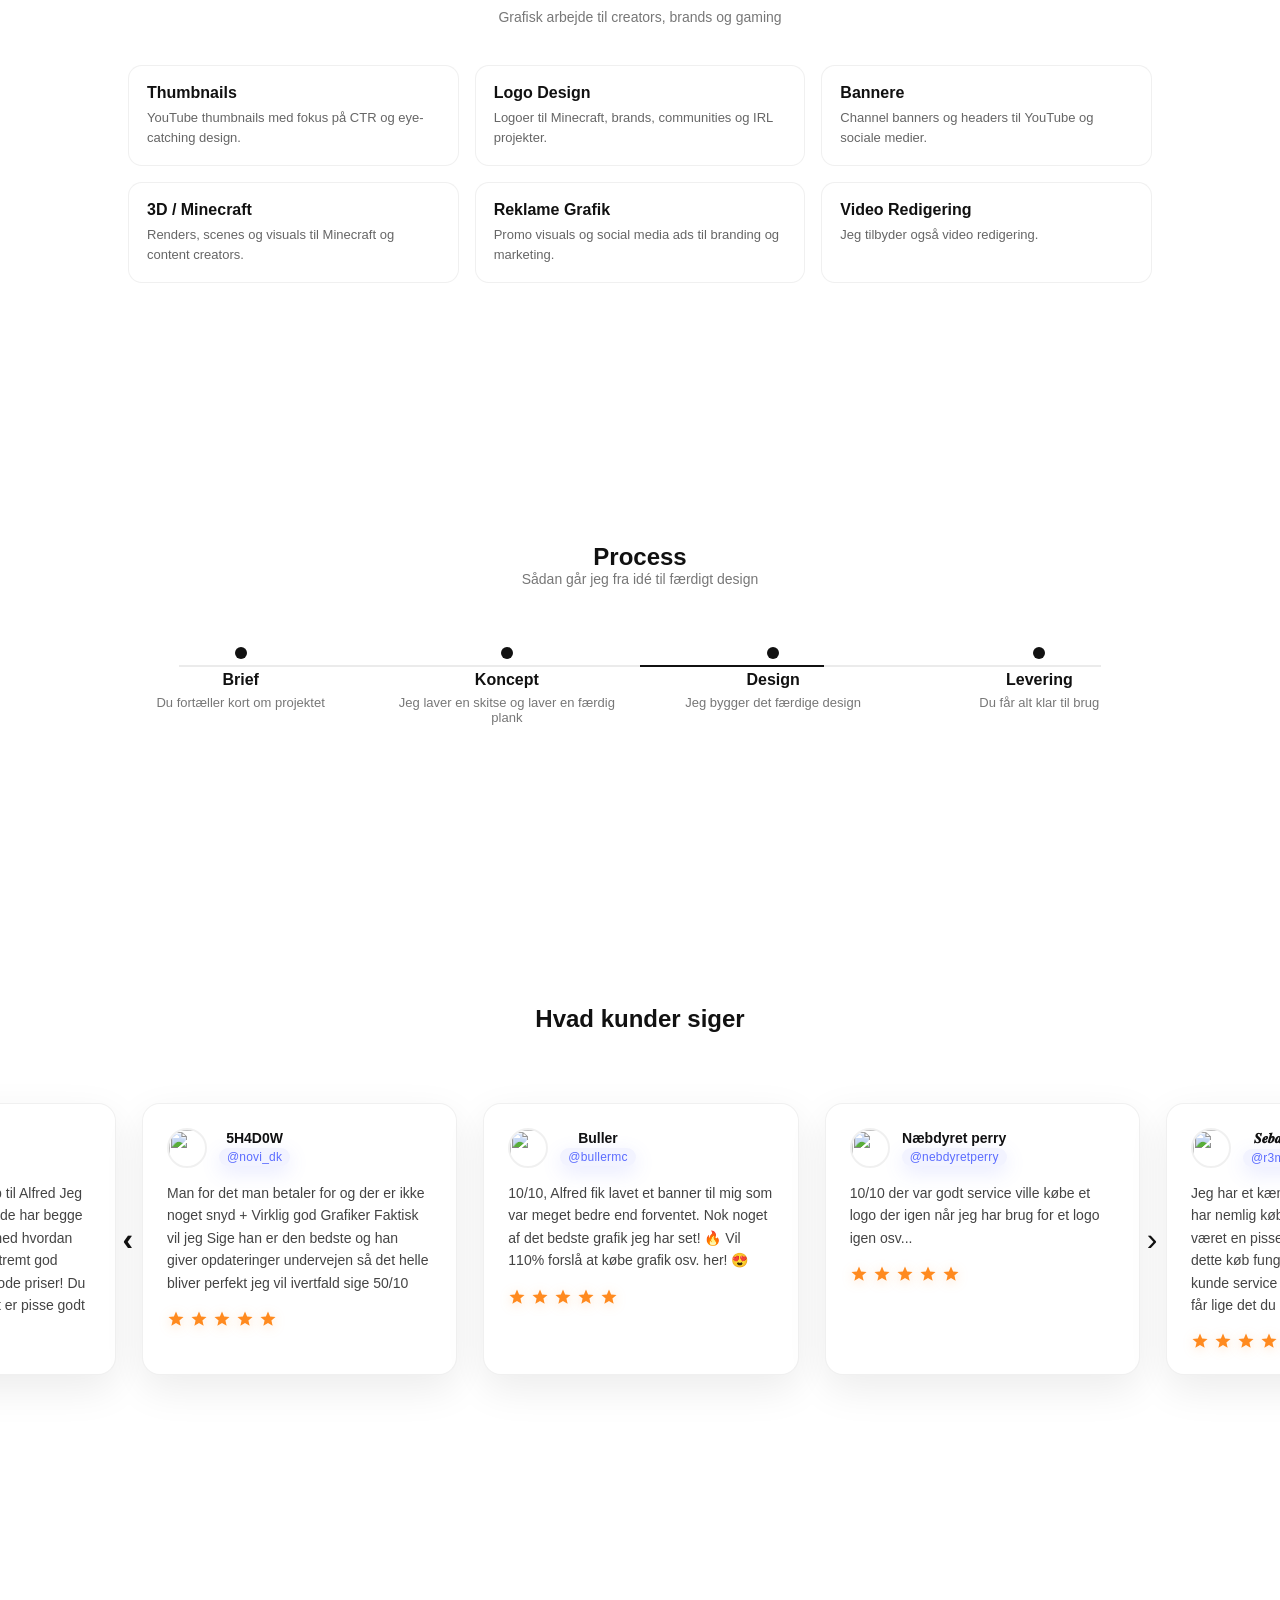
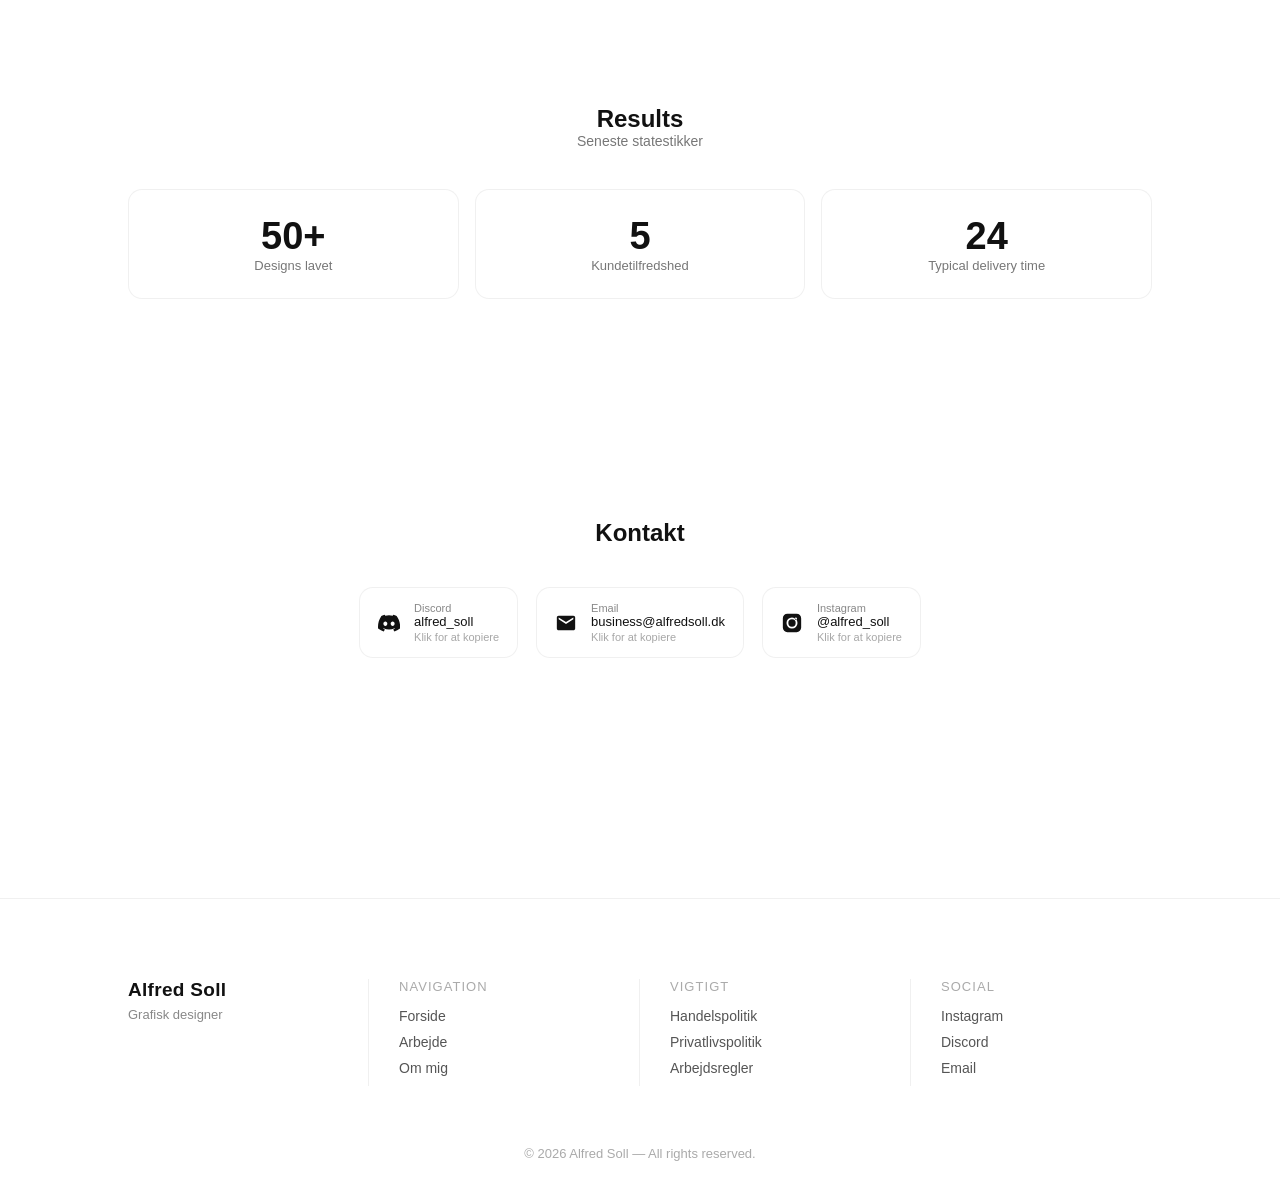
==== commit 346695a7: "Update index.html" ====
--- a/index.html
+++ b/index.html
@@ -357,7 +357,7 @@
 
       <div class="review-card">
         <div class="review-top">
-          <img src="https://cdn.discordapp.com/avatars/1198560773220356096/a0d5181b757d148e6db5bd1e6ff127af.png?size=512">
+          <img src="https://cdn.discordapp.com/avatars/1198560773220356096/71b632f3a76f80706e7ff9cdc8da27ad.png?size=4096">
           <div>
             <div class="review-name">JestroMC</div>
             <div class="review-username">@jestromc</div>
